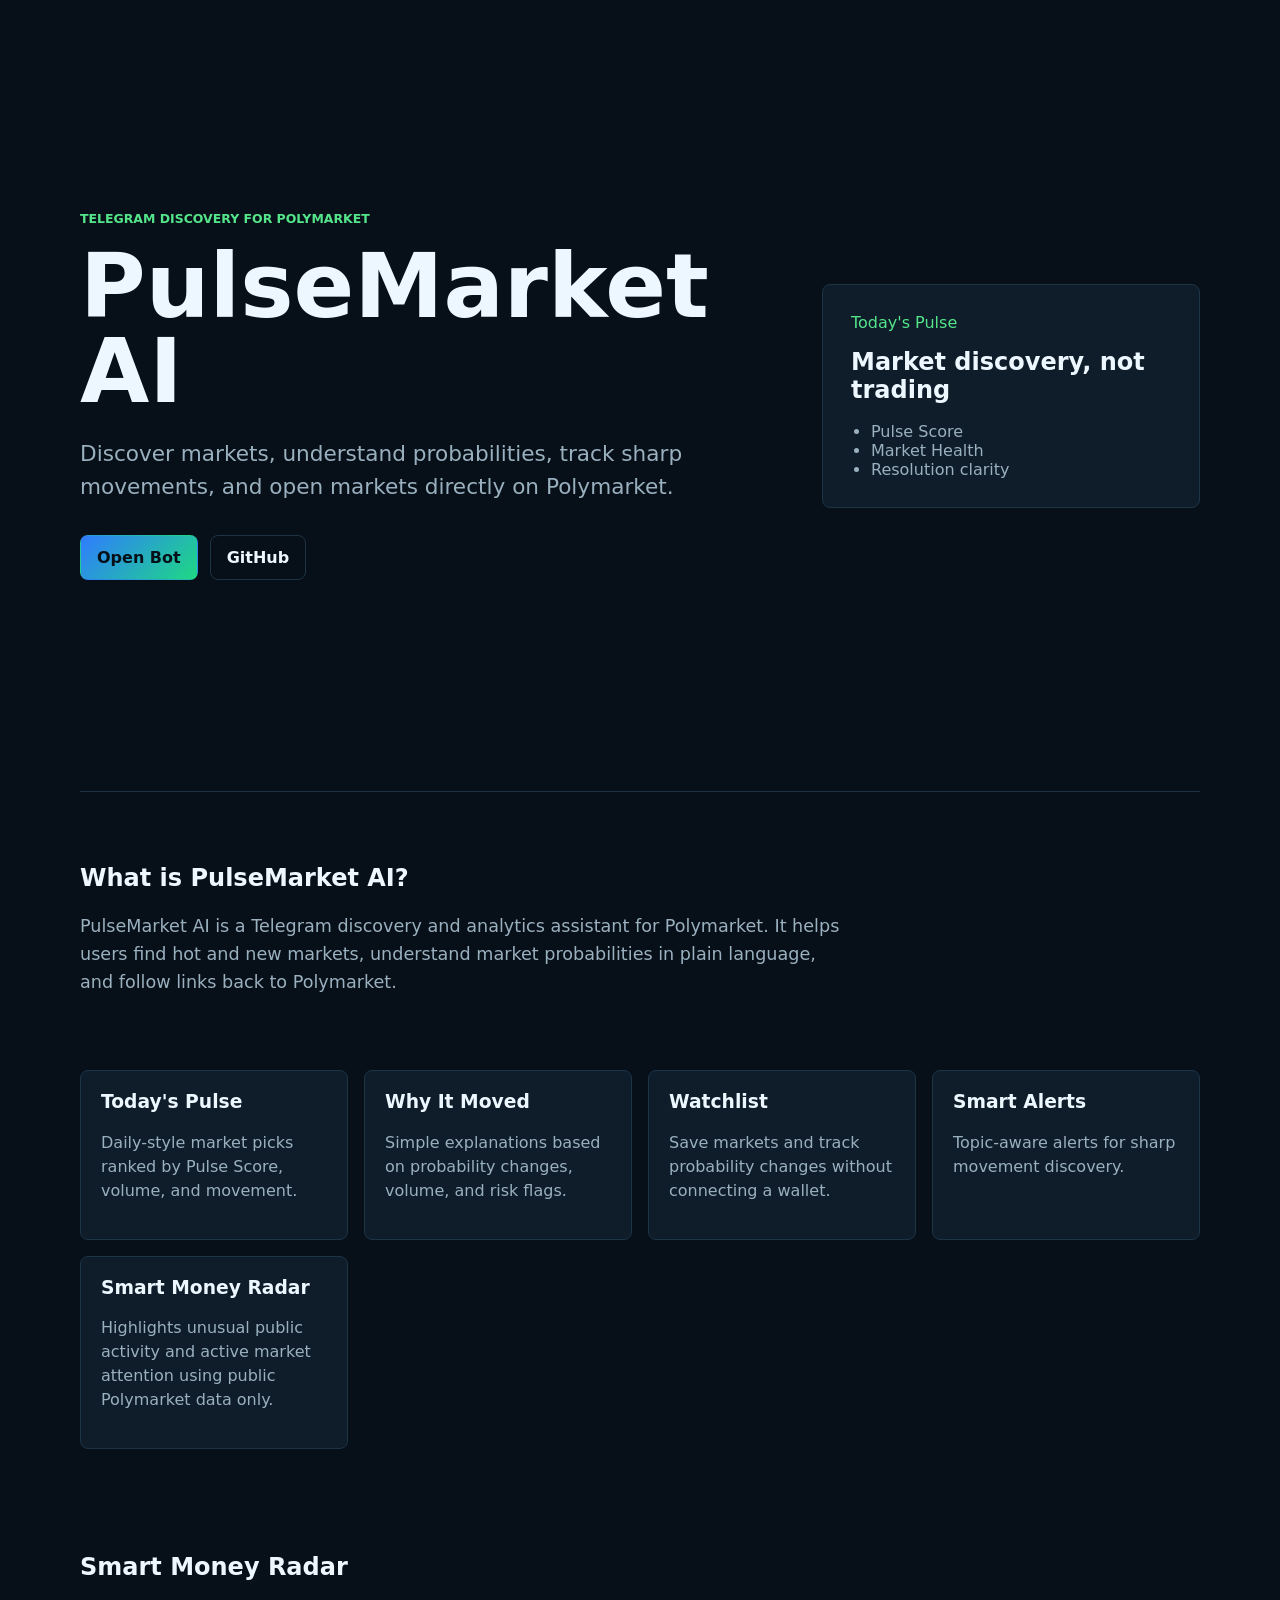
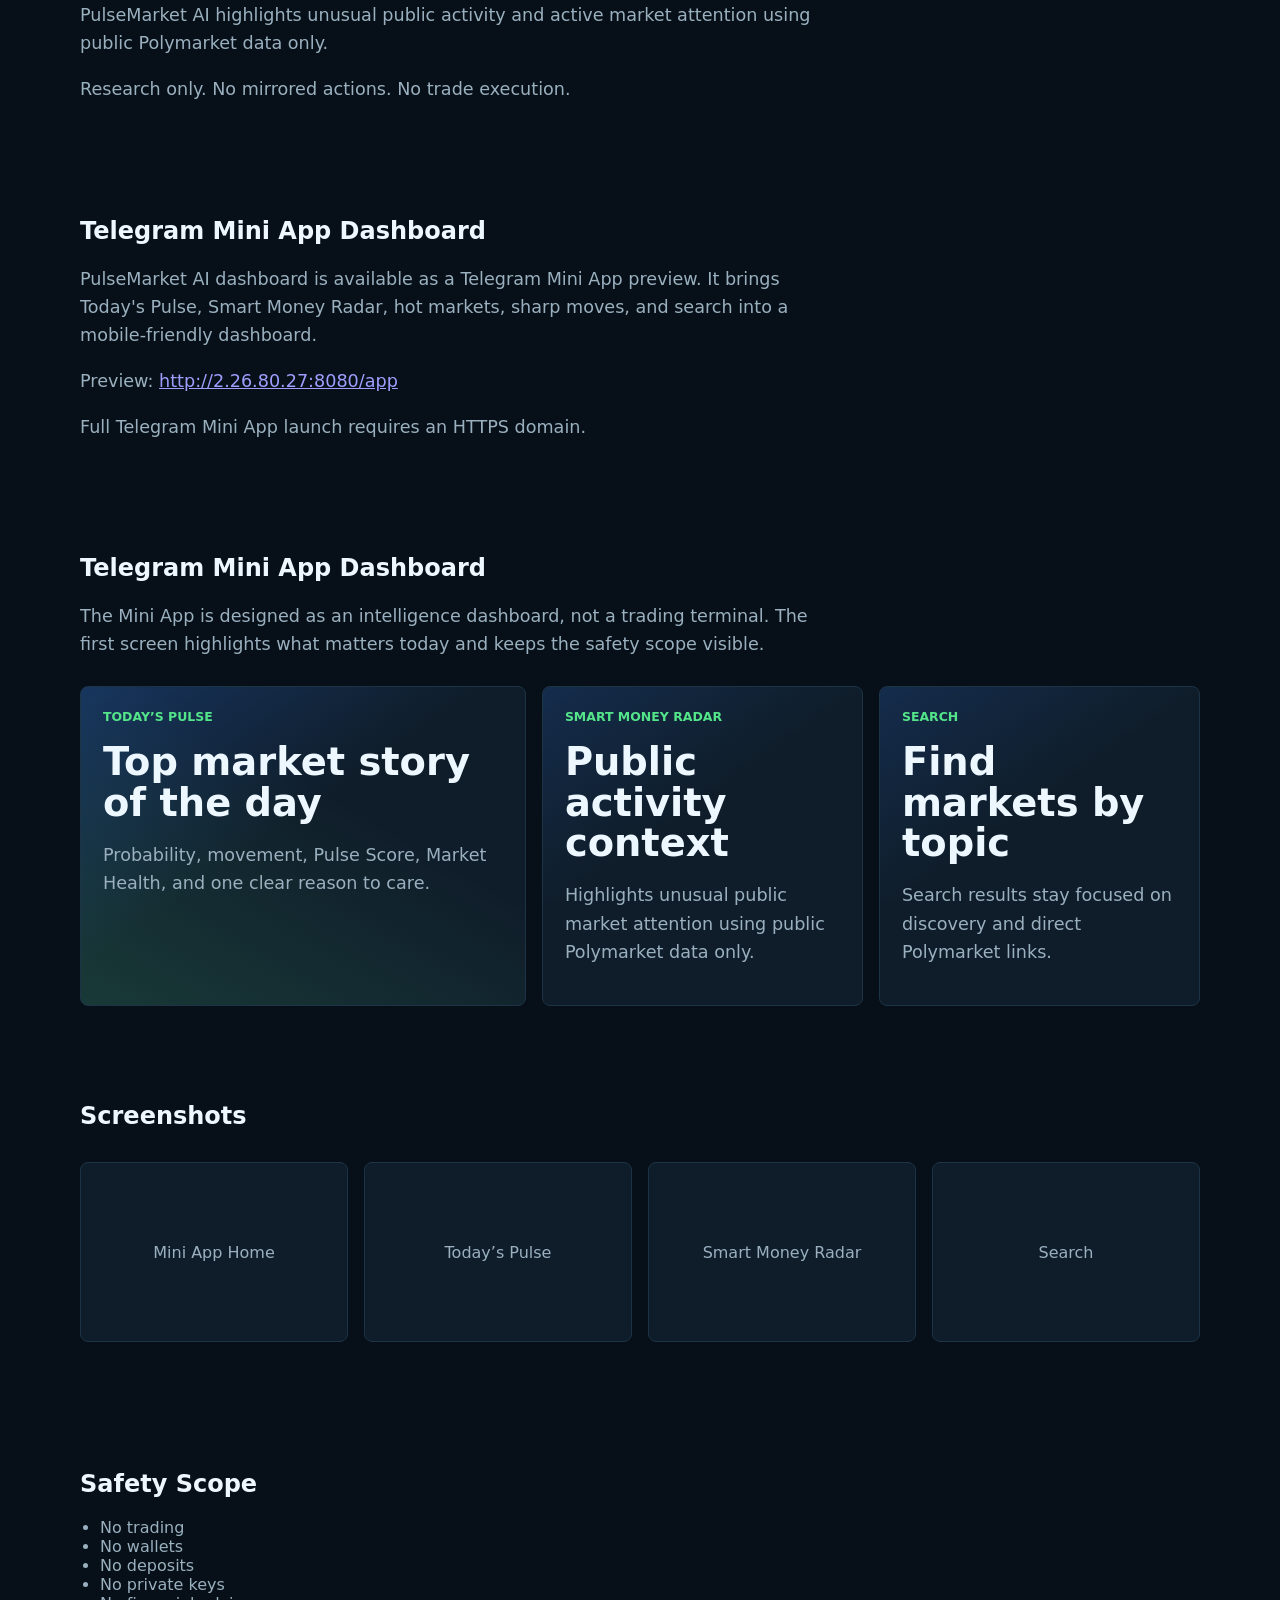
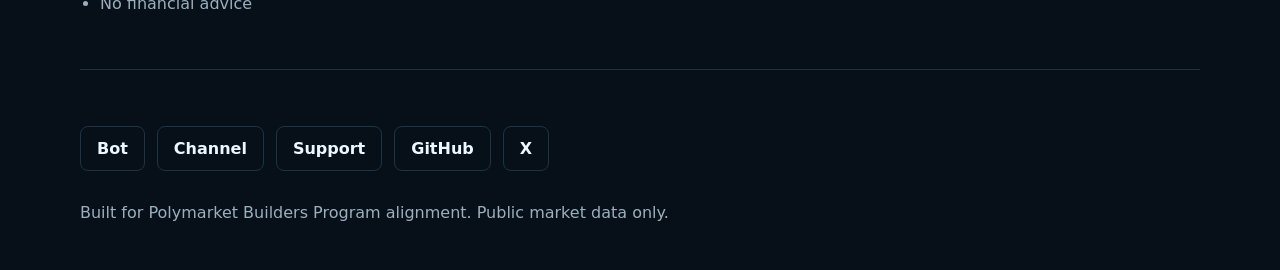
==== landing/index.html @ 937547c3 "Redesign Mini App as premium intelligence dashboard" ====
<!doctype html>
<html lang="en">
  <head>
    <meta charset="utf-8" />
    <meta name="viewport" content="width=device-width, initial-scale=1" />
    <title>PulseMarket AI</title>
    <meta
      name="description"
      content="Telegram discovery and analytics assistant for Polymarket."
    />
    <link rel="stylesheet" href="styles.css" />
  </head>
  <body>
    <main>
      <section class="hero">
        <div class="hero__content">
          <p class="eyebrow">Telegram discovery for Polymarket</p>
          <h1>PulseMarket AI</h1>
          <p class="hero__lead">
            Discover markets, understand probabilities, track sharp movements,
            and open markets directly on Polymarket.
          </p>
          <div class="hero__actions">
            <a class="button button--primary" href="https://t.me/PulseMarketAIBot">Open Bot</a>
            <a class="button" href="https://github.com/IlyasMescherov/polymarket-pulse-bot">GitHub</a>
          </div>
        </div>
        <div class="signal-card" aria-label="Product signal card">
          <span class="signal-card__label">Today's Pulse</span>
          <strong>Market discovery, not trading</strong>
          <ul>
            <li>Pulse Score</li>
            <li>Market Health</li>
            <li>Resolution clarity</li>
          </ul>
        </div>
      </section>

      <section class="section">
        <h2>What is PulseMarket AI?</h2>
        <p>
          PulseMarket AI is a Telegram discovery and analytics assistant for
          Polymarket. It helps users find hot and new markets, understand market
          probabilities in plain language, and follow links back to Polymarket.
        </p>
      </section>

      <section class="feature-grid" aria-label="Key features">
        <article>
          <h3>Today's Pulse</h3>
          <p>Daily-style market picks ranked by Pulse Score, volume, and movement.</p>
        </article>
        <article>
          <h3>Why It Moved</h3>
          <p>Simple explanations based on probability changes, volume, and risk flags.</p>
        </article>
        <article>
          <h3>Watchlist</h3>
          <p>Save markets and track probability changes without connecting a wallet.</p>
        </article>
        <article>
          <h3>Smart Alerts</h3>
          <p>Topic-aware alerts for sharp movement discovery.</p>
        </article>
        <article>
          <h3>Smart Money Radar</h3>
          <p>Highlights unusual public activity and active market attention using public Polymarket data only.</p>
        </article>
      </section>

      <section class="section">
        <h2>Smart Money Radar</h2>
        <p>
          PulseMarket AI highlights unusual public activity and active market
          attention using public Polymarket data only.
        </p>
        <p>
          Research only. No mirrored actions. No trade execution.
        </p>
      </section>

      <section class="section">
        <h2>Telegram Mini App Dashboard</h2>
        <p>
          PulseMarket AI dashboard is available as a Telegram Mini App preview.
          It brings Today's Pulse, Smart Money Radar, hot markets, sharp moves,
          and search into a mobile-friendly dashboard.
        </p>
        <p>
          Preview:
          <a href="http://2.26.80.27:8080/app">http://2.26.80.27:8080/app</a>
        </p>
        <p>
          Full Telegram Mini App launch requires an HTTPS domain.
        </p>
      </section>

      <section class="section miniapp-showcase">
        <h2>Telegram Mini App Dashboard</h2>
        <p>
          The Mini App is designed as an intelligence dashboard, not a trading
          terminal. The first screen highlights what matters today and keeps the
          safety scope visible.
        </p>
        <div class="dashboard-preview" aria-label="Mini App dashboard preview">
          <article class="preview-card preview-card--hero">
            <span>Today’s Pulse</span>
            <strong>Top market story of the day</strong>
            <p>Probability, movement, Pulse Score, Market Health, and one clear reason to care.</p>
          </article>
          <article class="preview-card">
            <span>Smart Money Radar</span>
            <strong>Public activity context</strong>
            <p>Highlights unusual public market attention using public Polymarket data only.</p>
          </article>
          <article class="preview-card">
            <span>Search</span>
            <strong>Find markets by topic</strong>
            <p>Search results stay focused on discovery and direct Polymarket links.</p>
          </article>
        </div>
      </section>

      <section class="section screenshots">
        <h2>Screenshots</h2>
        <div class="placeholder-grid">
          <div>Mini App Home</div>
          <div>Today’s Pulse</div>
          <div>Smart Money Radar</div>
          <div>Search</div>
        </div>
      </section>

      <section class="section safety">
        <h2>Safety Scope</h2>
        <ul>
          <li>No trading</li>
          <li>No wallets</li>
          <li>No deposits</li>
          <li>No private keys</li>
          <li>No financial advice</li>
        </ul>
      </section>

      <section class="links">
        <a href="https://t.me/PulseMarketAIBot">Bot</a>
        <a href="https://t.me/PulseMarketAI">Channel</a>
        <a href="https://t.me/PulseMarketAISupport">Support</a>
        <a href="https://github.com/IlyasMescherov/polymarket-pulse-bot">GitHub</a>
        <a href="https://x.com/PulseMarketBot">X</a>
      </section>

      <footer>
        Built for Polymarket Builders Program alignment. Public market data only.
      </footer>
    </main>
  </body>
</html>
---- landing/styles.css ----
:root {
  color-scheme: dark;
  --bg: #071018;
  --panel: #0f1d2a;
  --line: #1d3346;
  --text: #edf7ff;
  --muted: #9ab0bf;
  --blue: #2f7cff;
  --green: #54e58a;
}

* {
  box-sizing: border-box;
}

body {
  margin: 0;
  background: var(--bg);
  color: var(--text);
  font-family:
    Inter, ui-sans-serif, system-ui, -apple-system, BlinkMacSystemFont, "Segoe UI",
    sans-serif;
  letter-spacing: 0;
}

main {
  width: min(1120px, calc(100% - 32px));
  margin: 0 auto;
}

.hero {
  min-height: 88vh;
  display: grid;
  grid-template-columns: minmax(0, 1.3fr) minmax(280px, 0.7fr);
  align-items: center;
  gap: 40px;
  border-bottom: 1px solid var(--line);
}

.eyebrow {
  margin: 0 0 18px;
  color: var(--green);
  font-weight: 700;
  text-transform: uppercase;
  font-size: 0.78rem;
}

h1 {
  margin: 0;
  font-size: clamp(3rem, 7vw, 6.5rem);
  line-height: 0.95;
}

h2,
h3,
p {
  margin-top: 0;
}

.hero__lead {
  max-width: 700px;
  margin: 24px 0 0;
  color: var(--muted);
  font-size: 1.35rem;
  line-height: 1.5;
}

.hero__actions,
.links {
  display: flex;
  flex-wrap: wrap;
  gap: 12px;
  margin-top: 32px;
}

.button,
.links a {
  color: var(--text);
  text-decoration: none;
  border: 1px solid var(--line);
  border-radius: 8px;
  padding: 12px 16px;
  font-weight: 700;
}

.button--primary {
  background: linear-gradient(135deg, var(--blue), #1ed983);
  border-color: transparent;
  color: #061018;
}

.signal-card,
.feature-grid article,
.placeholder-grid div {
  border: 1px solid var(--line);
  background: var(--panel);
  border-radius: 8px;
}

.signal-card {
  padding: 28px;
}

.signal-card__label {
  display: inline-block;
  color: var(--green);
  margin-bottom: 16px;
}

.signal-card strong {
  display: block;
  font-size: 1.5rem;
  margin-bottom: 18px;
}

.signal-card ul,
.safety ul {
  margin: 0;
  padding-left: 20px;
  color: var(--muted);
}

.section {
  padding: 72px 0 24px;
}

.section p {
  max-width: 760px;
  color: var(--muted);
  font-size: 1.1rem;
  line-height: 1.6;
}

.feature-grid,
.placeholder-grid {
  display: grid;
  grid-template-columns: repeat(4, minmax(0, 1fr));
  gap: 16px;
  margin: 32px 0;
}

.feature-grid article {
  padding: 20px;
}

.feature-grid p {
  color: var(--muted);
  line-height: 1.5;
}

.placeholder-grid div {
  min-height: 180px;
  display: grid;
  place-items: center;
  color: var(--muted);
}

.dashboard-preview {
  display: grid;
  grid-template-columns: 1.25fr repeat(2, minmax(0, 0.9fr));
  gap: 16px;
  margin-top: 28px;
}

.preview-card {
  min-height: 240px;
  border: 1px solid var(--line);
  border-radius: 8px;
  padding: 22px;
  background:
    linear-gradient(145deg, rgba(47, 124, 255, 0.16), transparent 42%),
    var(--panel);
}

.preview-card--hero {
  min-height: 320px;
  background:
    linear-gradient(145deg, rgba(47, 124, 255, 0.24), transparent 45%),
    linear-gradient(30deg, rgba(84, 229, 138, 0.14), transparent 62%),
    var(--panel);
}

.preview-card span {
  display: block;
  color: var(--green);
  font-size: 0.78rem;
  font-weight: 800;
  text-transform: uppercase;
}

.preview-card strong {
  display: block;
  margin-top: 18px;
  font-size: clamp(1.35rem, 4vw, 2.4rem);
  line-height: 1.05;
}

.preview-card p {
  margin: 18px 0 0;
}

.links {
  padding: 56px 0 32px;
  border-top: 1px solid var(--line);
}

footer {
  padding: 0 0 48px;
  color: var(--muted);
}

@media (max-width: 760px) {
  .hero,
  .feature-grid,
  .placeholder-grid,
  .dashboard-preview {
    grid-template-columns: 1fr;
  }

  .hero {
    padding: 72px 0 40px;
  }
}
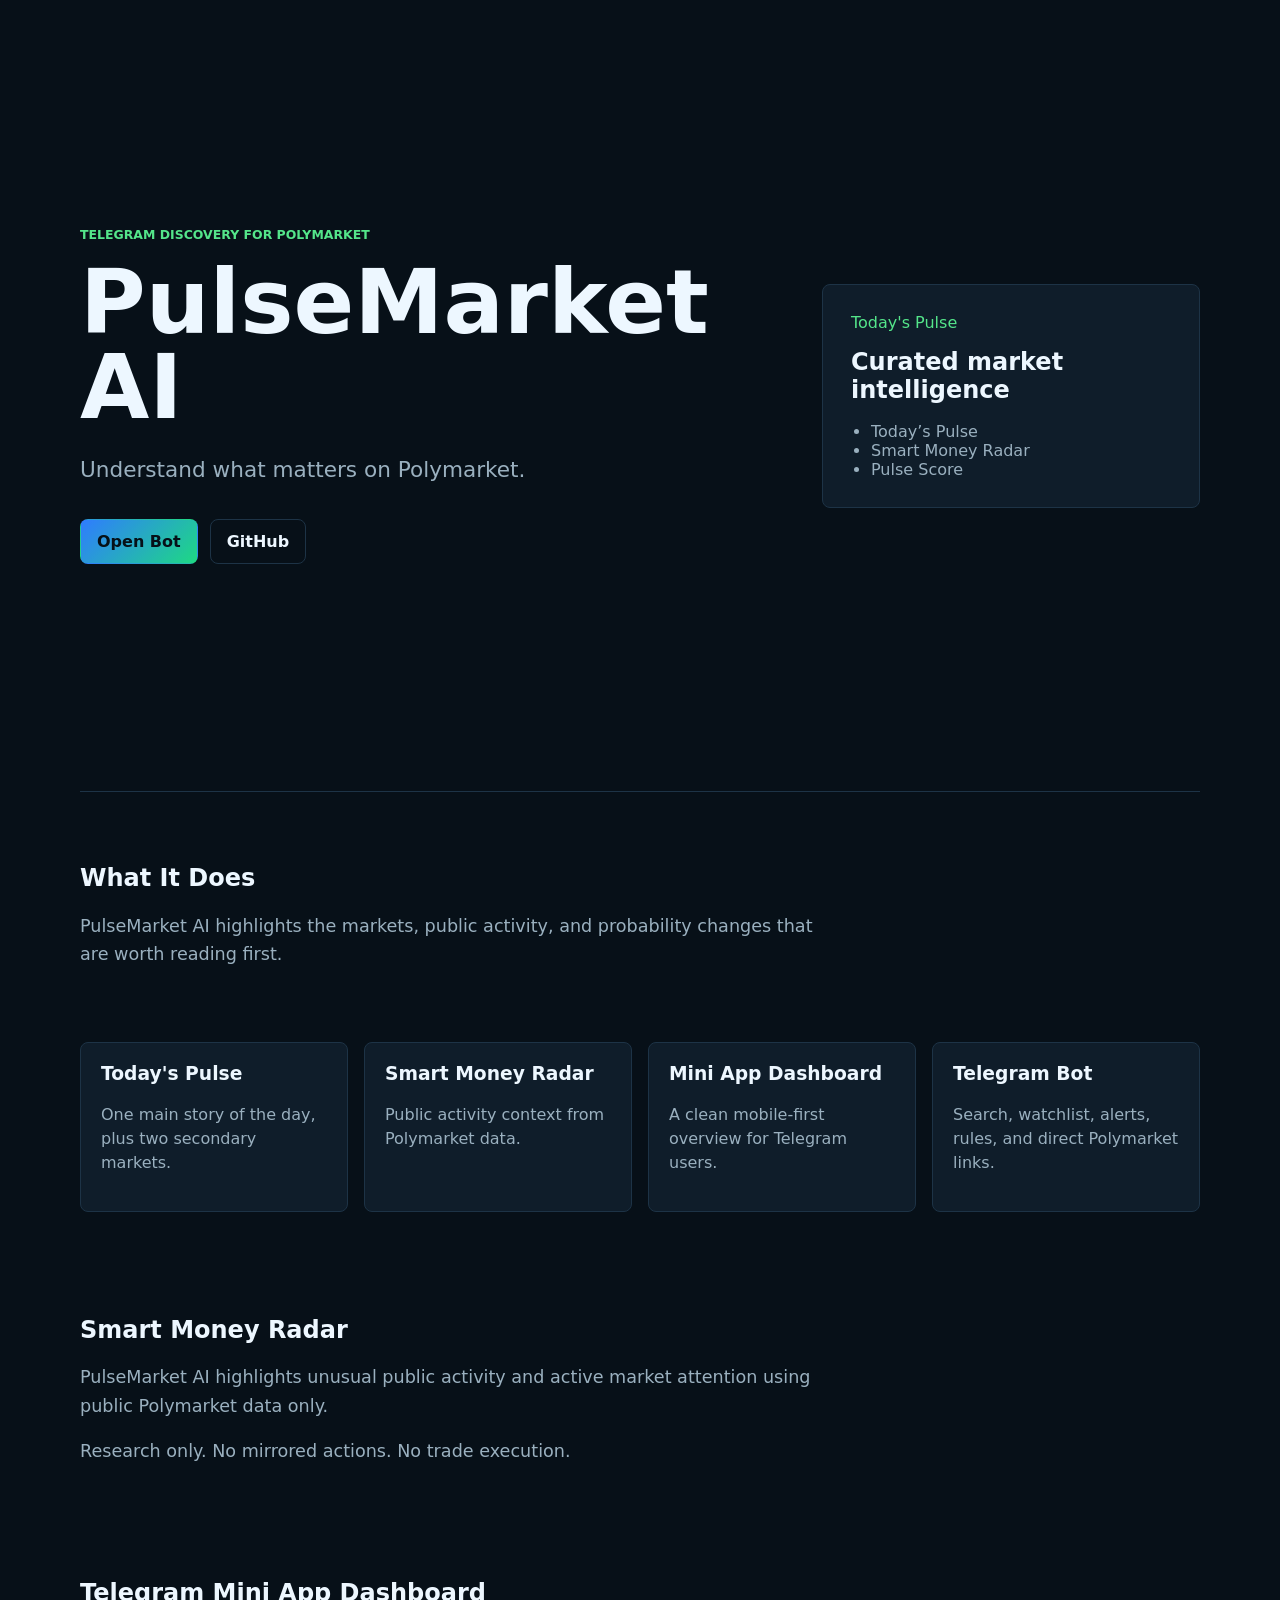
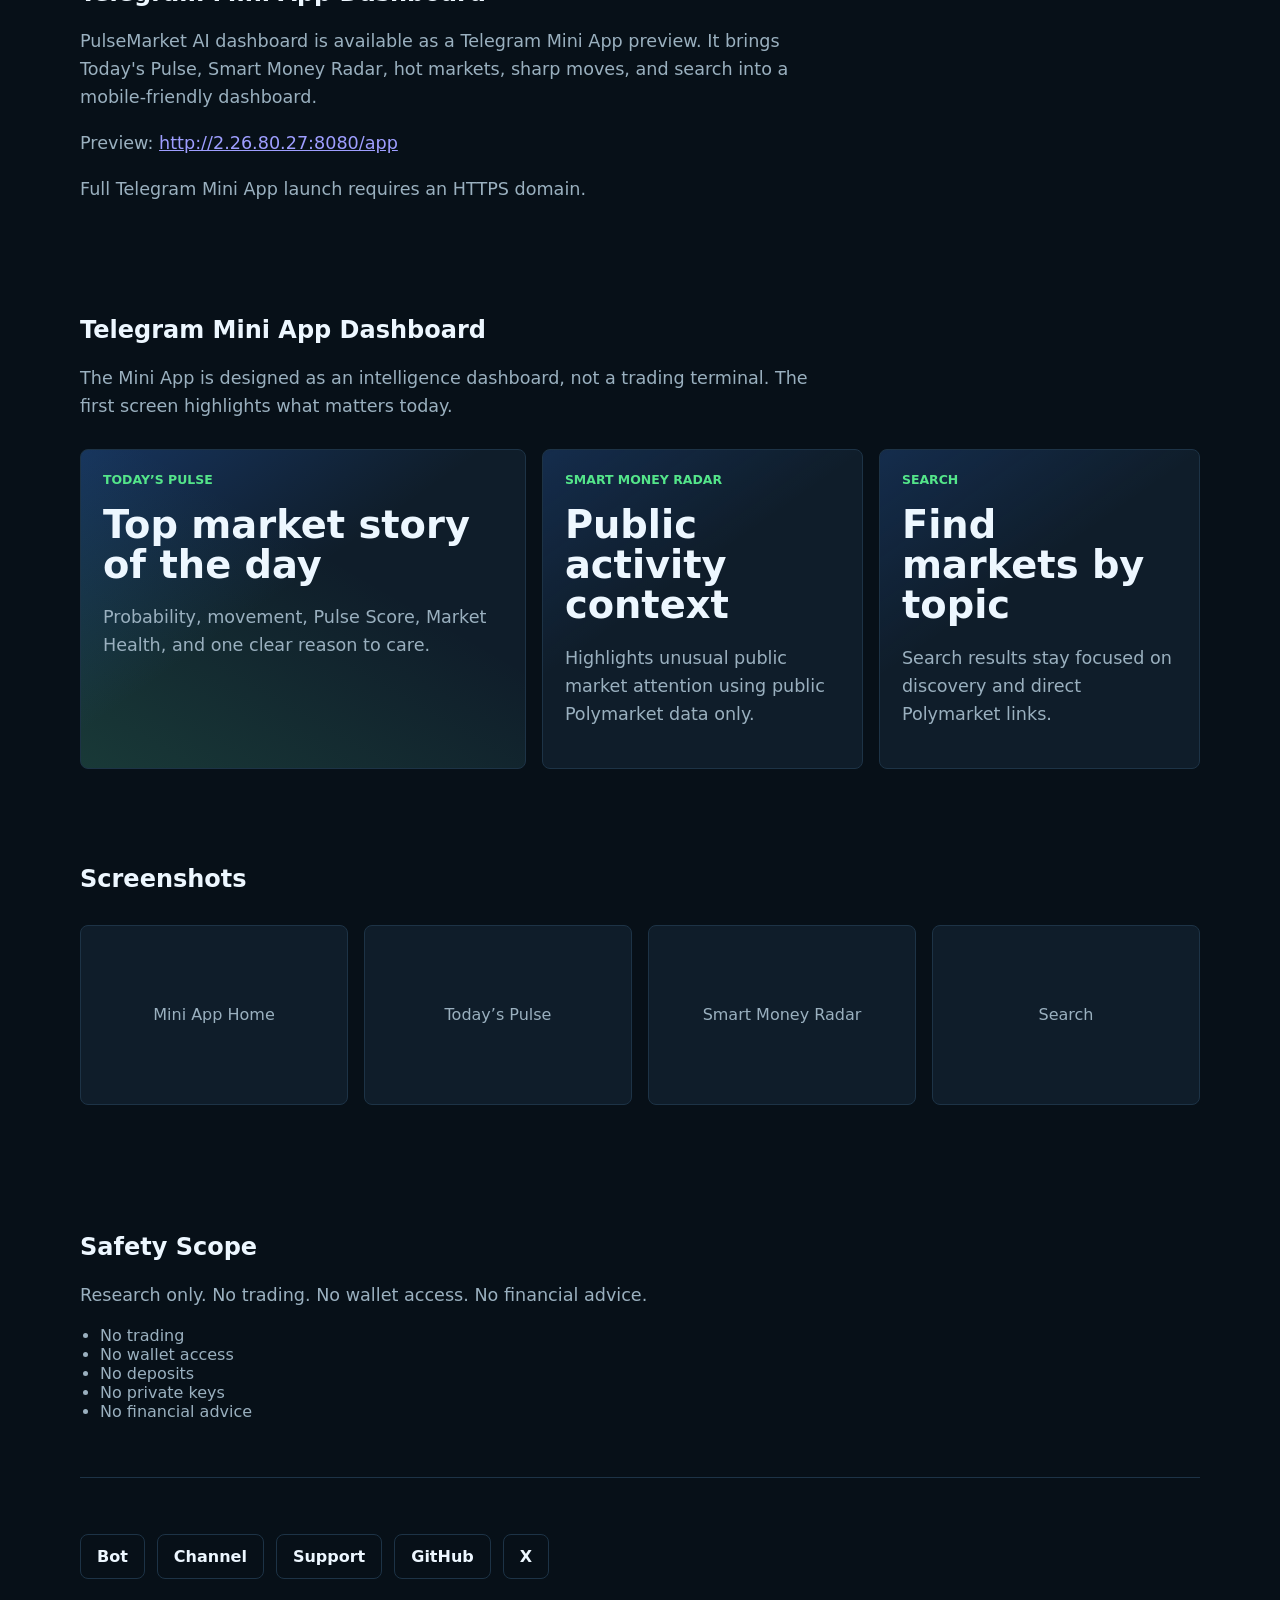
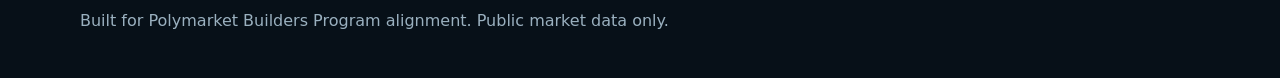
==== commit 3844b973: "Simplify Mini App and bot onboarding UX" ====
--- a/landing/index.html
+++ b/landing/index.html
@@ -17,8 +17,7 @@
           <p class="eyebrow">Telegram discovery for Polymarket</p>
           <h1>PulseMarket AI</h1>
           <p class="hero__lead">
-            Discover markets, understand probabilities, track sharp movements,
-            and open markets directly on Polymarket.
+            Understand what matters on Polymarket.
           </p>
           <div class="hero__actions">
             <a class="button button--primary" href="https://t.me/PulseMarketAIBot">Open Bot</a>
@@ -27,44 +26,39 @@
         </div>
         <div class="signal-card" aria-label="Product signal card">
           <span class="signal-card__label">Today's Pulse</span>
-          <strong>Market discovery, not trading</strong>
+          <strong>Curated market intelligence</strong>
           <ul>
+            <li>Today’s Pulse</li>
+            <li>Smart Money Radar</li>
             <li>Pulse Score</li>
-            <li>Market Health</li>
-            <li>Resolution clarity</li>
           </ul>
         </div>
       </section>
 
       <section class="section">
-        <h2>What is PulseMarket AI?</h2>
+        <h2>What It Does</h2>
         <p>
-          PulseMarket AI is a Telegram discovery and analytics assistant for
-          Polymarket. It helps users find hot and new markets, understand market
-          probabilities in plain language, and follow links back to Polymarket.
+          PulseMarket AI highlights the markets, public activity, and probability
+          changes that are worth reading first.
         </p>
       </section>
 
       <section class="feature-grid" aria-label="Key features">
         <article>
           <h3>Today's Pulse</h3>
-          <p>Daily-style market picks ranked by Pulse Score, volume, and movement.</p>
-        </article>
-        <article>
-          <h3>Why It Moved</h3>
-          <p>Simple explanations based on probability changes, volume, and risk flags.</p>
-        </article>
-        <article>
-          <h3>Watchlist</h3>
-          <p>Save markets and track probability changes without connecting a wallet.</p>
-        </article>
-        <article>
-          <h3>Smart Alerts</h3>
-          <p>Topic-aware alerts for sharp movement discovery.</p>
+          <p>One main story of the day, plus two secondary markets.</p>
         </article>
         <article>
           <h3>Smart Money Radar</h3>
-          <p>Highlights unusual public activity and active market attention using public Polymarket data only.</p>
+          <p>Public activity context from Polymarket data.</p>
+        </article>
+        <article>
+          <h3>Mini App Dashboard</h3>
+          <p>A clean mobile-first overview for Telegram users.</p>
+        </article>
+        <article>
+          <h3>Telegram Bot</h3>
+          <p>Search, watchlist, alerts, rules, and direct Polymarket links.</p>
         </article>
       </section>
 
@@ -99,8 +93,7 @@
         <h2>Telegram Mini App Dashboard</h2>
         <p>
           The Mini App is designed as an intelligence dashboard, not a trading
-          terminal. The first screen highlights what matters today and keeps the
-          safety scope visible.
+          terminal. The first screen highlights what matters today.
         </p>
         <div class="dashboard-preview" aria-label="Mini App dashboard preview">
           <article class="preview-card preview-card--hero">
@@ -133,9 +126,12 @@
 
       <section class="section safety">
         <h2>Safety Scope</h2>
+        <p>
+          Research only. No trading. No wallet access. No financial advice.
+        </p>
         <ul>
           <li>No trading</li>
-          <li>No wallets</li>
+          <li>No wallet access</li>
           <li>No deposits</li>
           <li>No private keys</li>
           <li>No financial advice</li>
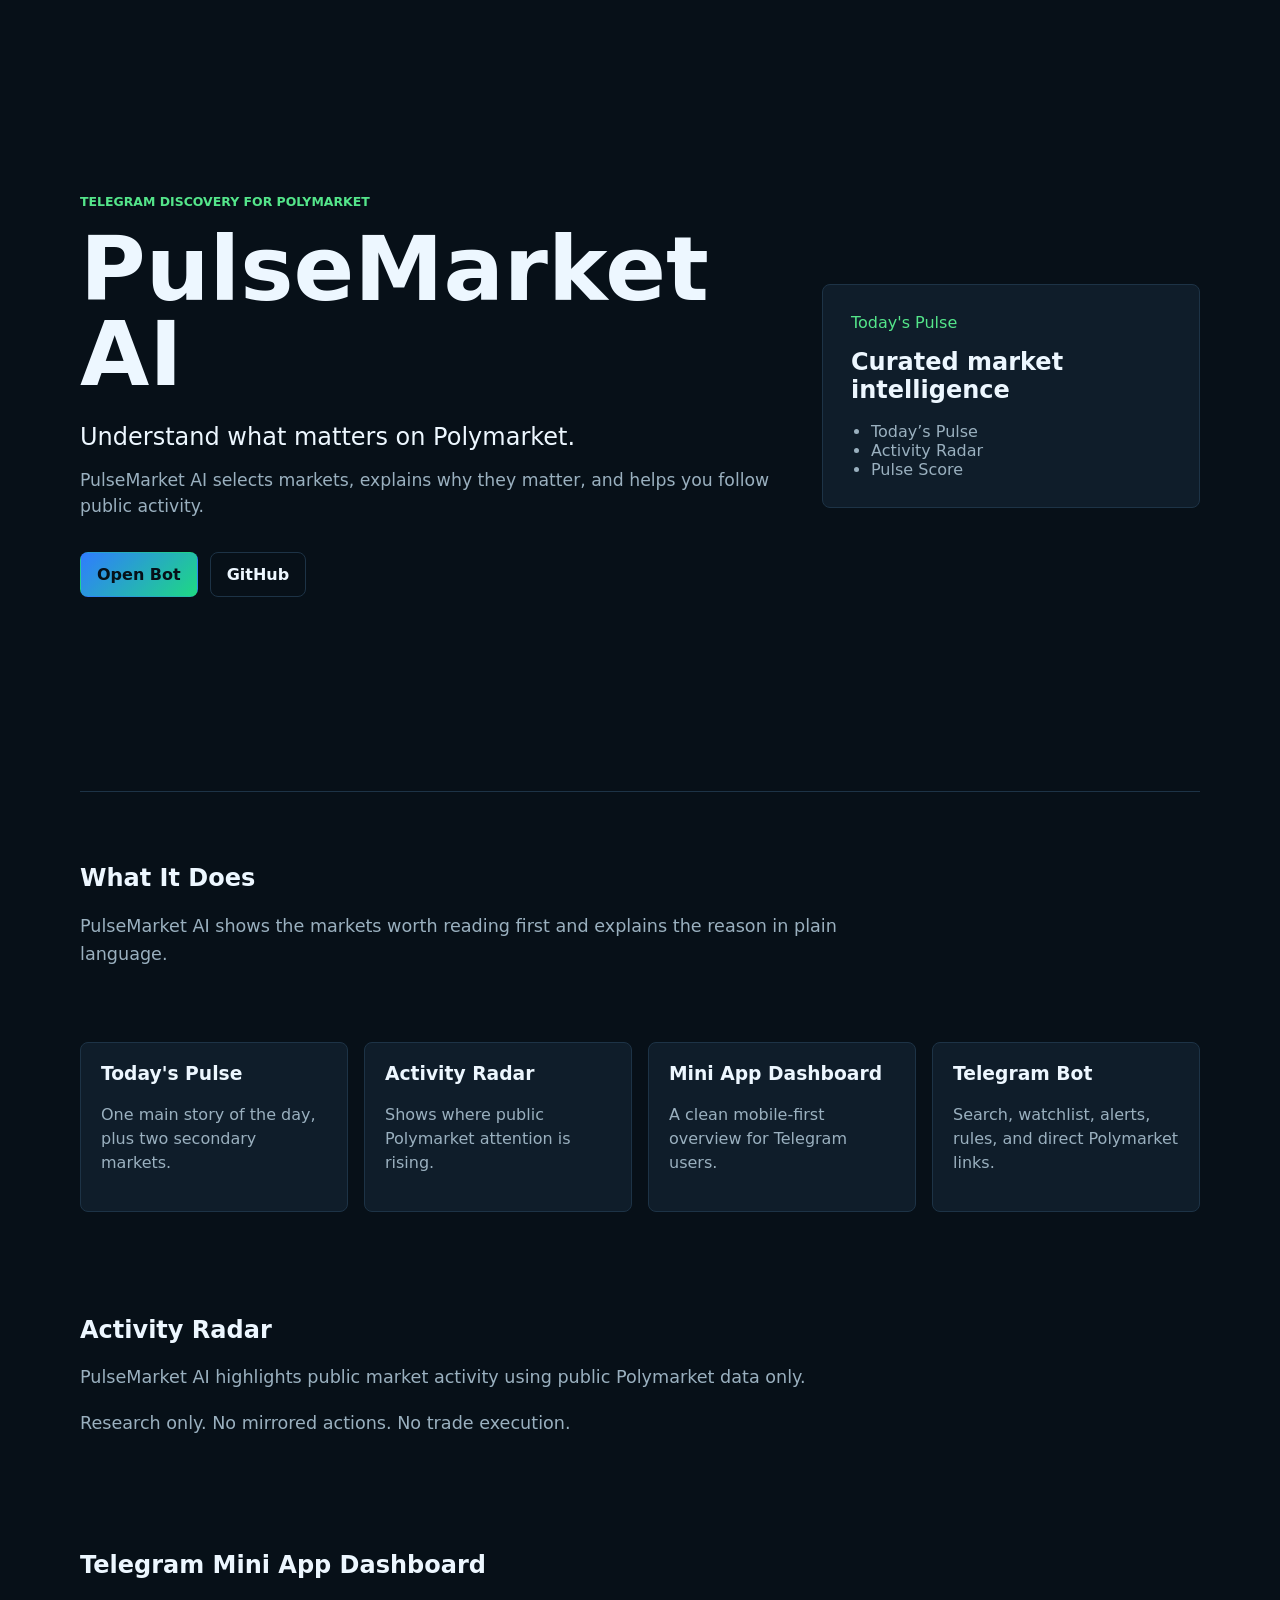
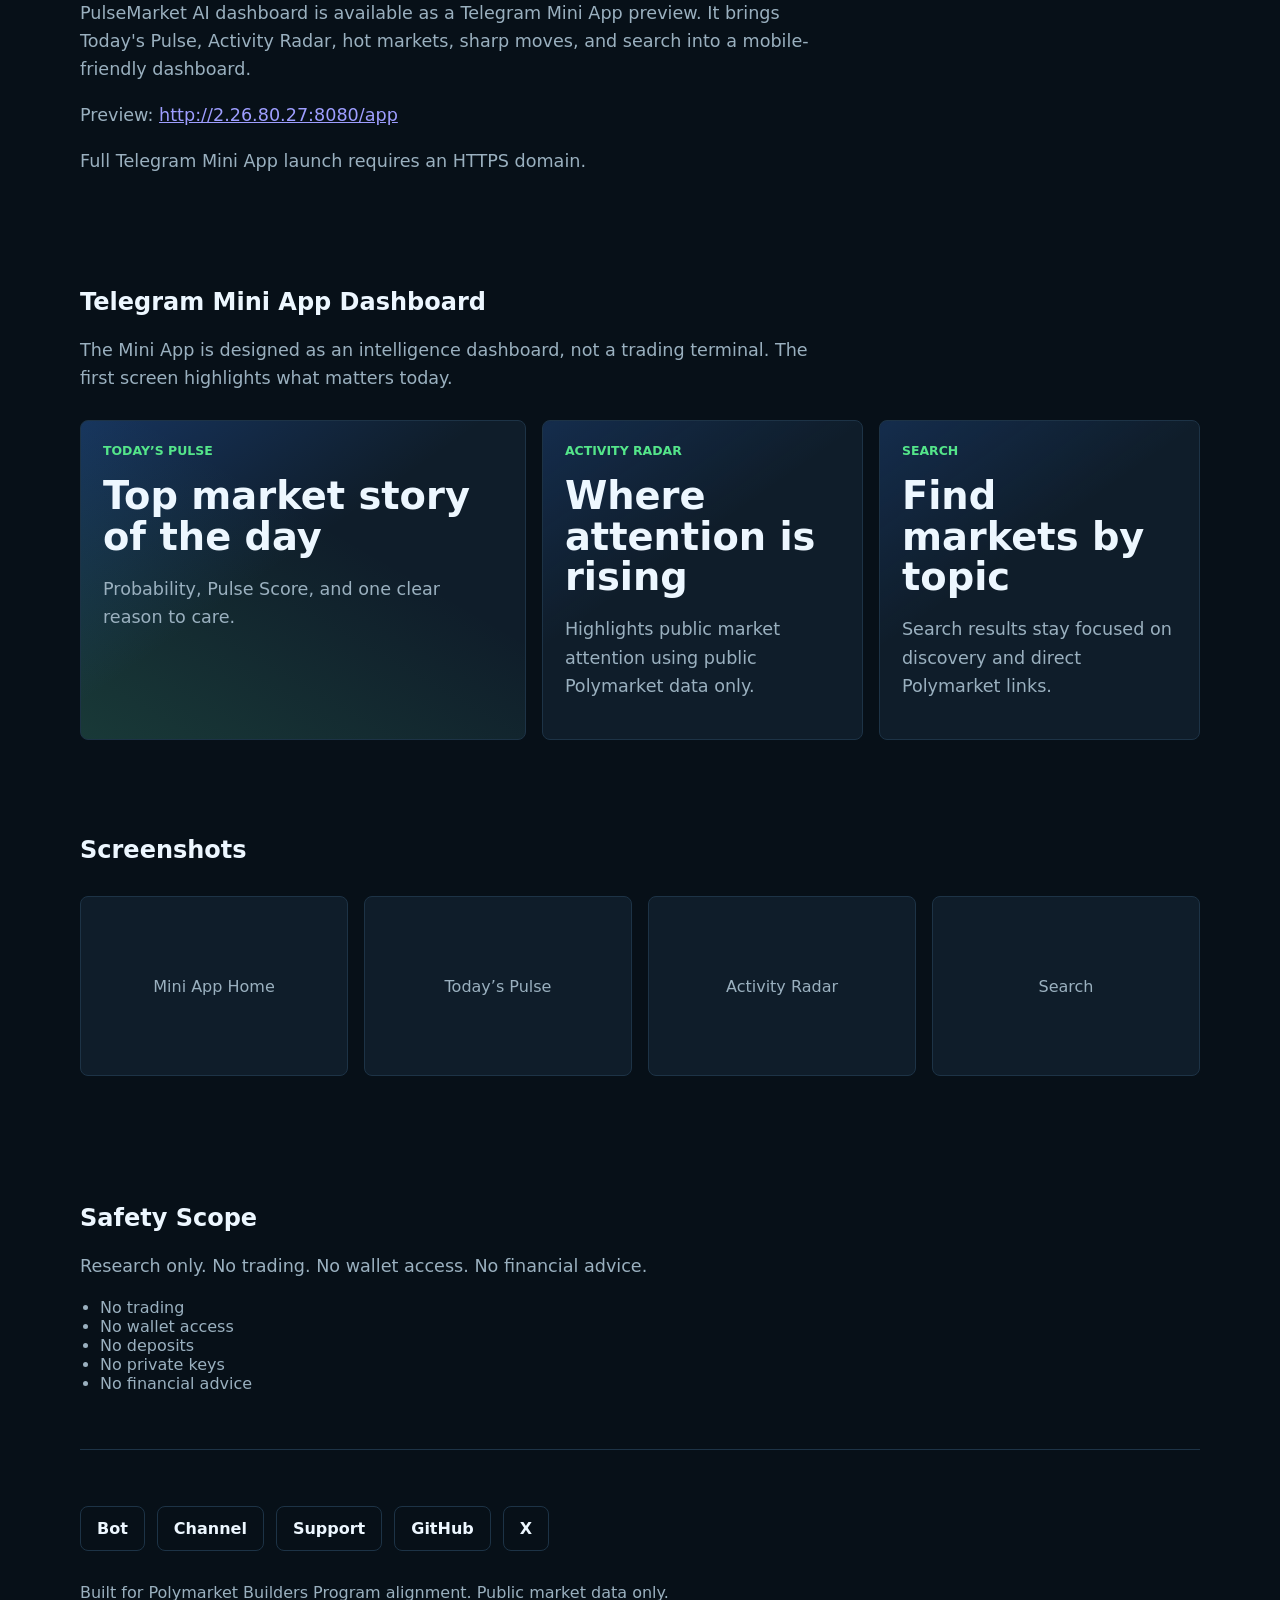
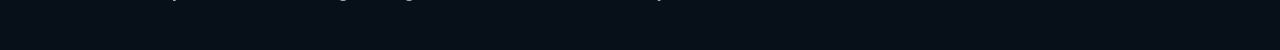
==== commit bb975ba4: "Make bot and Mini App meaning-first UX" ====
--- a/landing/index.html
+++ b/landing/index.html
@@ -19,6 +19,9 @@
           <p class="hero__lead">
             Understand what matters on Polymarket.
           </p>
+          <p class="hero__sub">
+            PulseMarket AI selects markets, explains why they matter, and helps you follow public activity.
+          </p>
           <div class="hero__actions">
             <a class="button button--primary" href="https://t.me/PulseMarketAIBot">Open Bot</a>
             <a class="button" href="https://github.com/IlyasMescherov/polymarket-pulse-bot">GitHub</a>
@@ -29,7 +32,7 @@
           <strong>Curated market intelligence</strong>
           <ul>
             <li>Today’s Pulse</li>
-            <li>Smart Money Radar</li>
+            <li>Activity Radar</li>
             <li>Pulse Score</li>
           </ul>
         </div>
@@ -38,8 +41,7 @@
       <section class="section">
         <h2>What It Does</h2>
         <p>
-          PulseMarket AI highlights the markets, public activity, and probability
-          changes that are worth reading first.
+          PulseMarket AI shows the markets worth reading first and explains the reason in plain language.
         </p>
       </section>
 
@@ -49,8 +51,8 @@
           <p>One main story of the day, plus two secondary markets.</p>
         </article>
         <article>
-          <h3>Smart Money Radar</h3>
-          <p>Public activity context from Polymarket data.</p>
+          <h3>Activity Radar</h3>
+          <p>Shows where public Polymarket attention is rising.</p>
         </article>
         <article>
           <h3>Mini App Dashboard</h3>
@@ -63,10 +65,10 @@
       </section>
 
       <section class="section">
-        <h2>Smart Money Radar</h2>
+        <h2>Activity Radar</h2>
         <p>
-          PulseMarket AI highlights unusual public activity and active market
-          attention using public Polymarket data only.
+          PulseMarket AI highlights public market activity using public
+          Polymarket data only.
         </p>
         <p>
           Research only. No mirrored actions. No trade execution.
@@ -77,7 +79,7 @@
         <h2>Telegram Mini App Dashboard</h2>
         <p>
           PulseMarket AI dashboard is available as a Telegram Mini App preview.
-          It brings Today's Pulse, Smart Money Radar, hot markets, sharp moves,
+          It brings Today's Pulse, Activity Radar, hot markets, sharp moves,
           and search into a mobile-friendly dashboard.
         </p>
         <p>
@@ -99,12 +101,12 @@
           <article class="preview-card preview-card--hero">
             <span>Today’s Pulse</span>
             <strong>Top market story of the day</strong>
-            <p>Probability, movement, Pulse Score, Market Health, and one clear reason to care.</p>
+            <p>Probability, Pulse Score, and one clear reason to care.</p>
           </article>
           <article class="preview-card">
-            <span>Smart Money Radar</span>
-            <strong>Public activity context</strong>
-            <p>Highlights unusual public market attention using public Polymarket data only.</p>
+            <span>Activity Radar</span>
+            <strong>Where attention is rising</strong>
+            <p>Highlights public market attention using public Polymarket data only.</p>
           </article>
           <article class="preview-card">
             <span>Search</span>
@@ -119,7 +121,7 @@
         <div class="placeholder-grid">
           <div>Mini App Home</div>
           <div>Today’s Pulse</div>
-          <div>Smart Money Radar</div>
+          <div>Activity Radar</div>
           <div>Search</div>
         </div>
       </section>
--- a/landing/styles.css
+++ b/landing/styles.css
@@ -60,8 +60,16 @@
 .hero__lead {
   max-width: 700px;
   margin: 24px 0 0;
-  color: var(--muted);
-  font-size: 1.35rem;
+  color: var(--text);
+  font-size: 1.5rem;
+  line-height: 1.35;
+}
+
+.hero__sub {
+  max-width: 720px;
+  margin: 14px 0 0;
+  color: var(--muted);
+  font-size: 1.08rem;
   line-height: 1.5;
 }
 
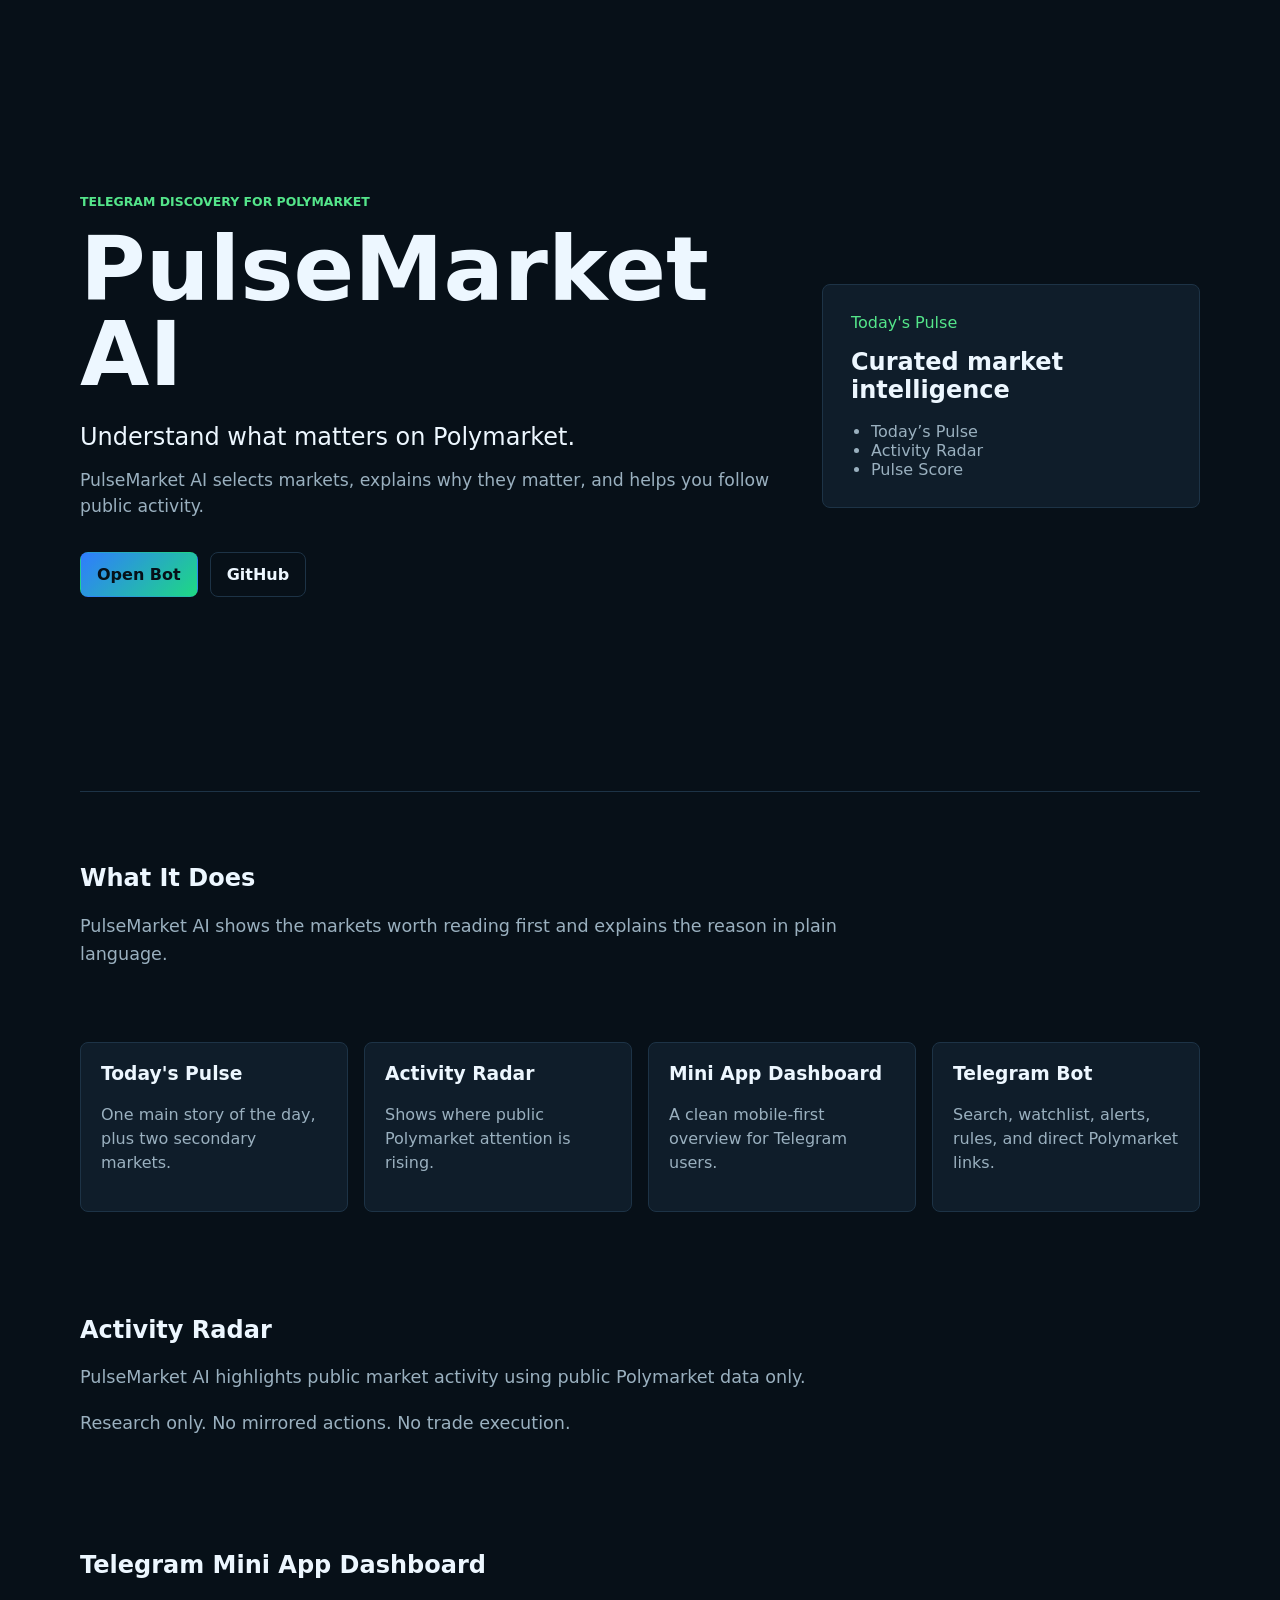
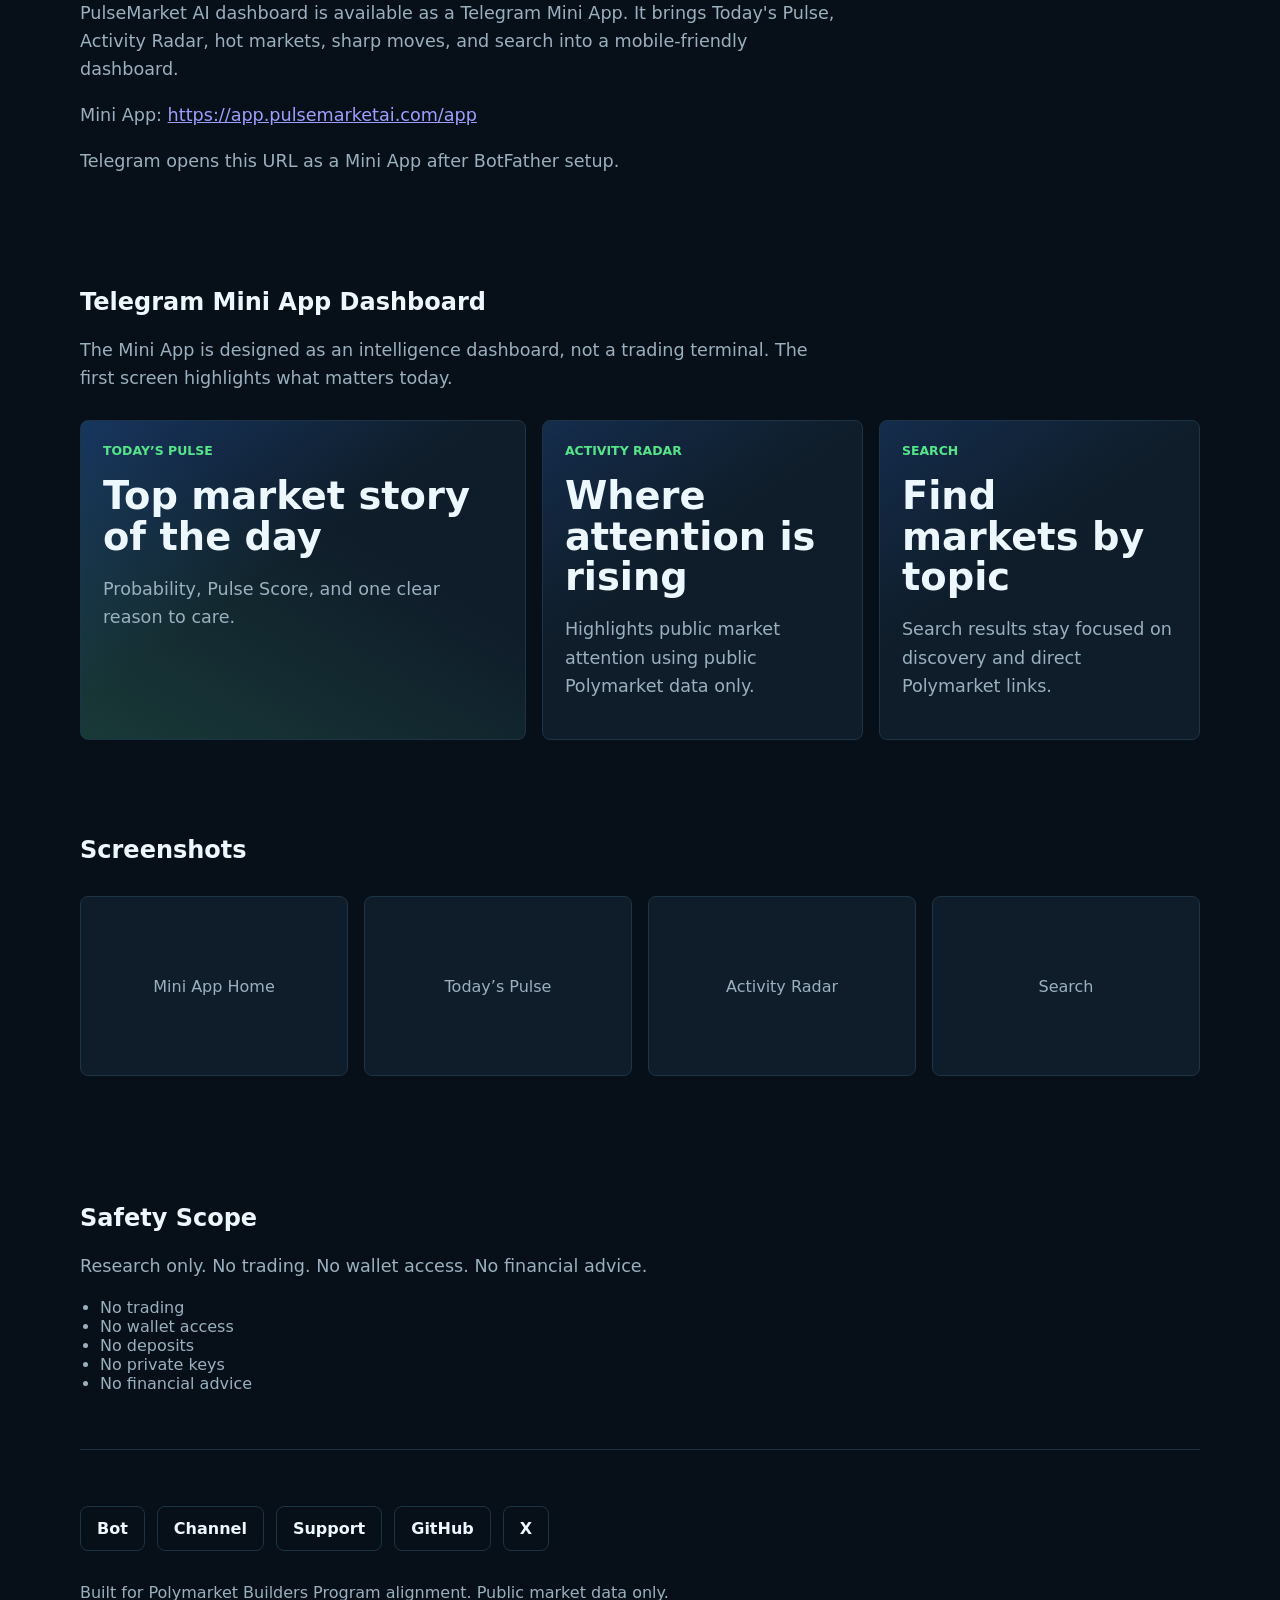
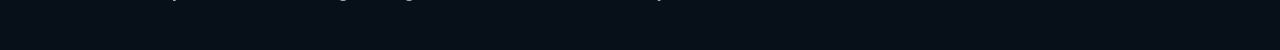
==== commit deb456d0: "Configure production HTTPS Mini App domain" ====
--- a/landing/index.html
+++ b/landing/index.html
@@ -78,16 +78,16 @@
       <section class="section">
         <h2>Telegram Mini App Dashboard</h2>
         <p>
-          PulseMarket AI dashboard is available as a Telegram Mini App preview.
+          PulseMarket AI dashboard is available as a Telegram Mini App.
           It brings Today's Pulse, Activity Radar, hot markets, sharp moves,
           and search into a mobile-friendly dashboard.
         </p>
         <p>
-          Preview:
-          <a href="http://2.26.80.27:8080/app">http://2.26.80.27:8080/app</a>
+          Mini App:
+          <a href="https://app.pulsemarketai.com/app">https://app.pulsemarketai.com/app</a>
         </p>
         <p>
-          Full Telegram Mini App launch requires an HTTPS domain.
+          Telegram opens this URL as a Mini App after BotFather setup.
         </p>
       </section>
 
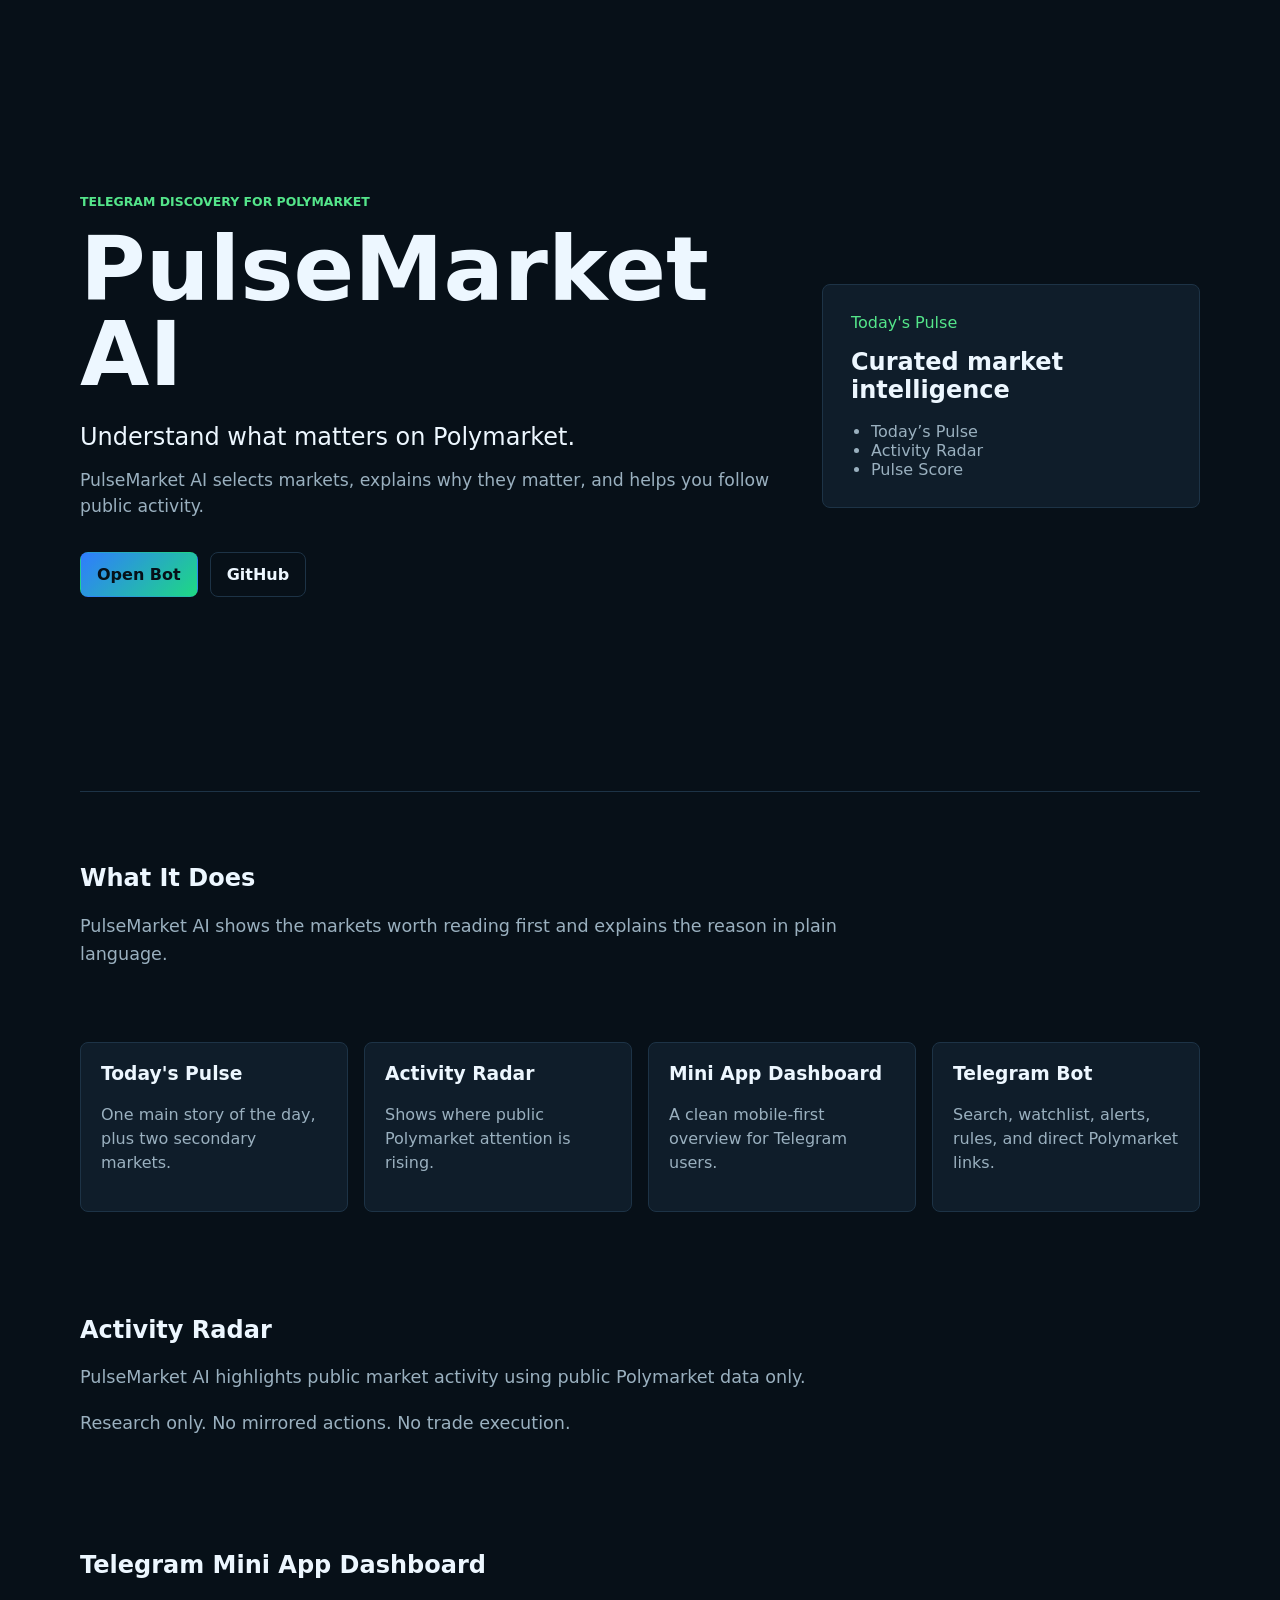
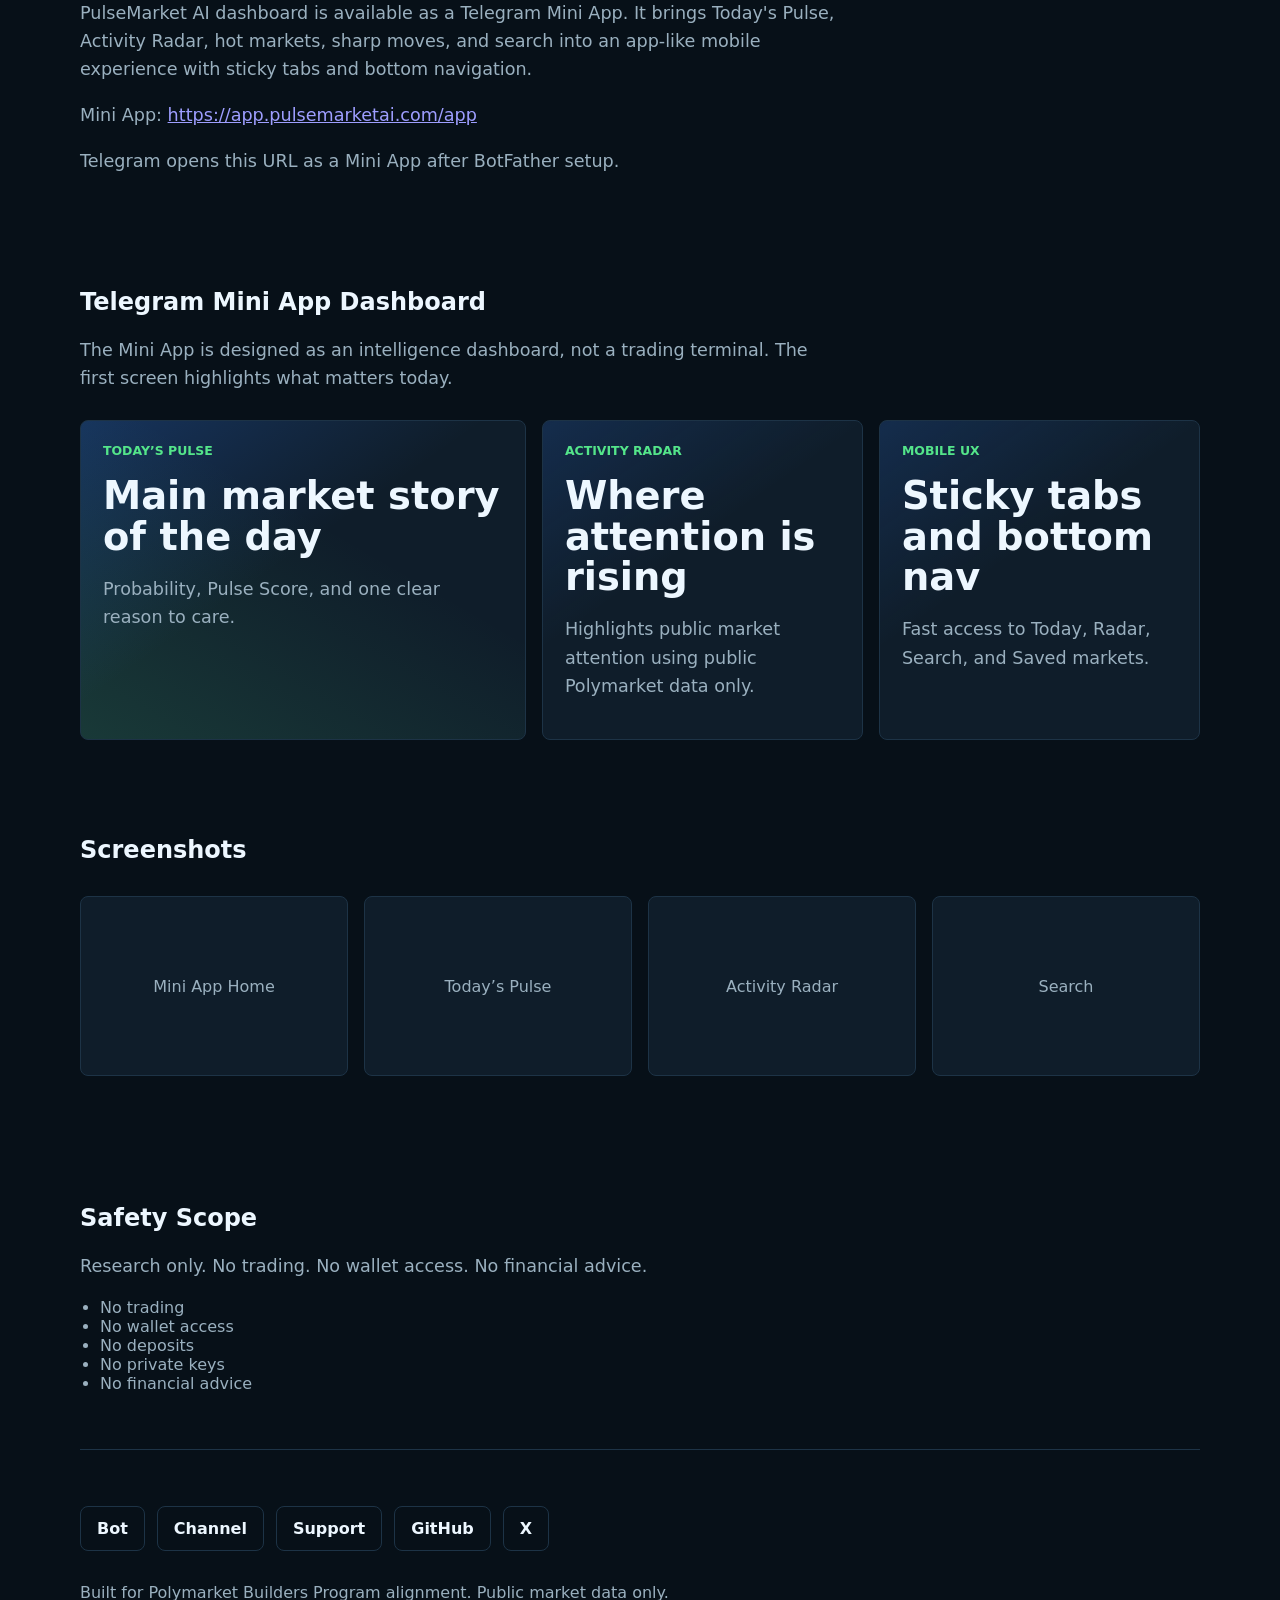
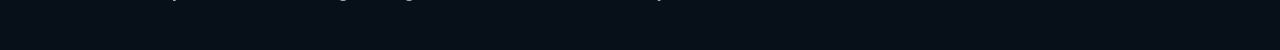
==== commit 074f4574: "Polish Mini App navigation and mobile UX" ====
--- a/landing/index.html
+++ b/landing/index.html
@@ -80,7 +80,8 @@
         <p>
           PulseMarket AI dashboard is available as a Telegram Mini App.
           It brings Today's Pulse, Activity Radar, hot markets, sharp moves,
-          and search into a mobile-friendly dashboard.
+          and search into an app-like mobile experience with sticky tabs and
+          bottom navigation.
         </p>
         <p>
           Mini App:
@@ -100,7 +101,7 @@
         <div class="dashboard-preview" aria-label="Mini App dashboard preview">
           <article class="preview-card preview-card--hero">
             <span>Today’s Pulse</span>
-            <strong>Top market story of the day</strong>
+            <strong>Main market story of the day</strong>
             <p>Probability, Pulse Score, and one clear reason to care.</p>
           </article>
           <article class="preview-card">
@@ -109,9 +110,9 @@
             <p>Highlights public market attention using public Polymarket data only.</p>
           </article>
           <article class="preview-card">
-            <span>Search</span>
-            <strong>Find markets by topic</strong>
-            <p>Search results stay focused on discovery and direct Polymarket links.</p>
+            <span>Mobile UX</span>
+            <strong>Sticky tabs and bottom nav</strong>
+            <p>Fast access to Today, Radar, Search, and Saved markets.</p>
           </article>
         </div>
       </section>
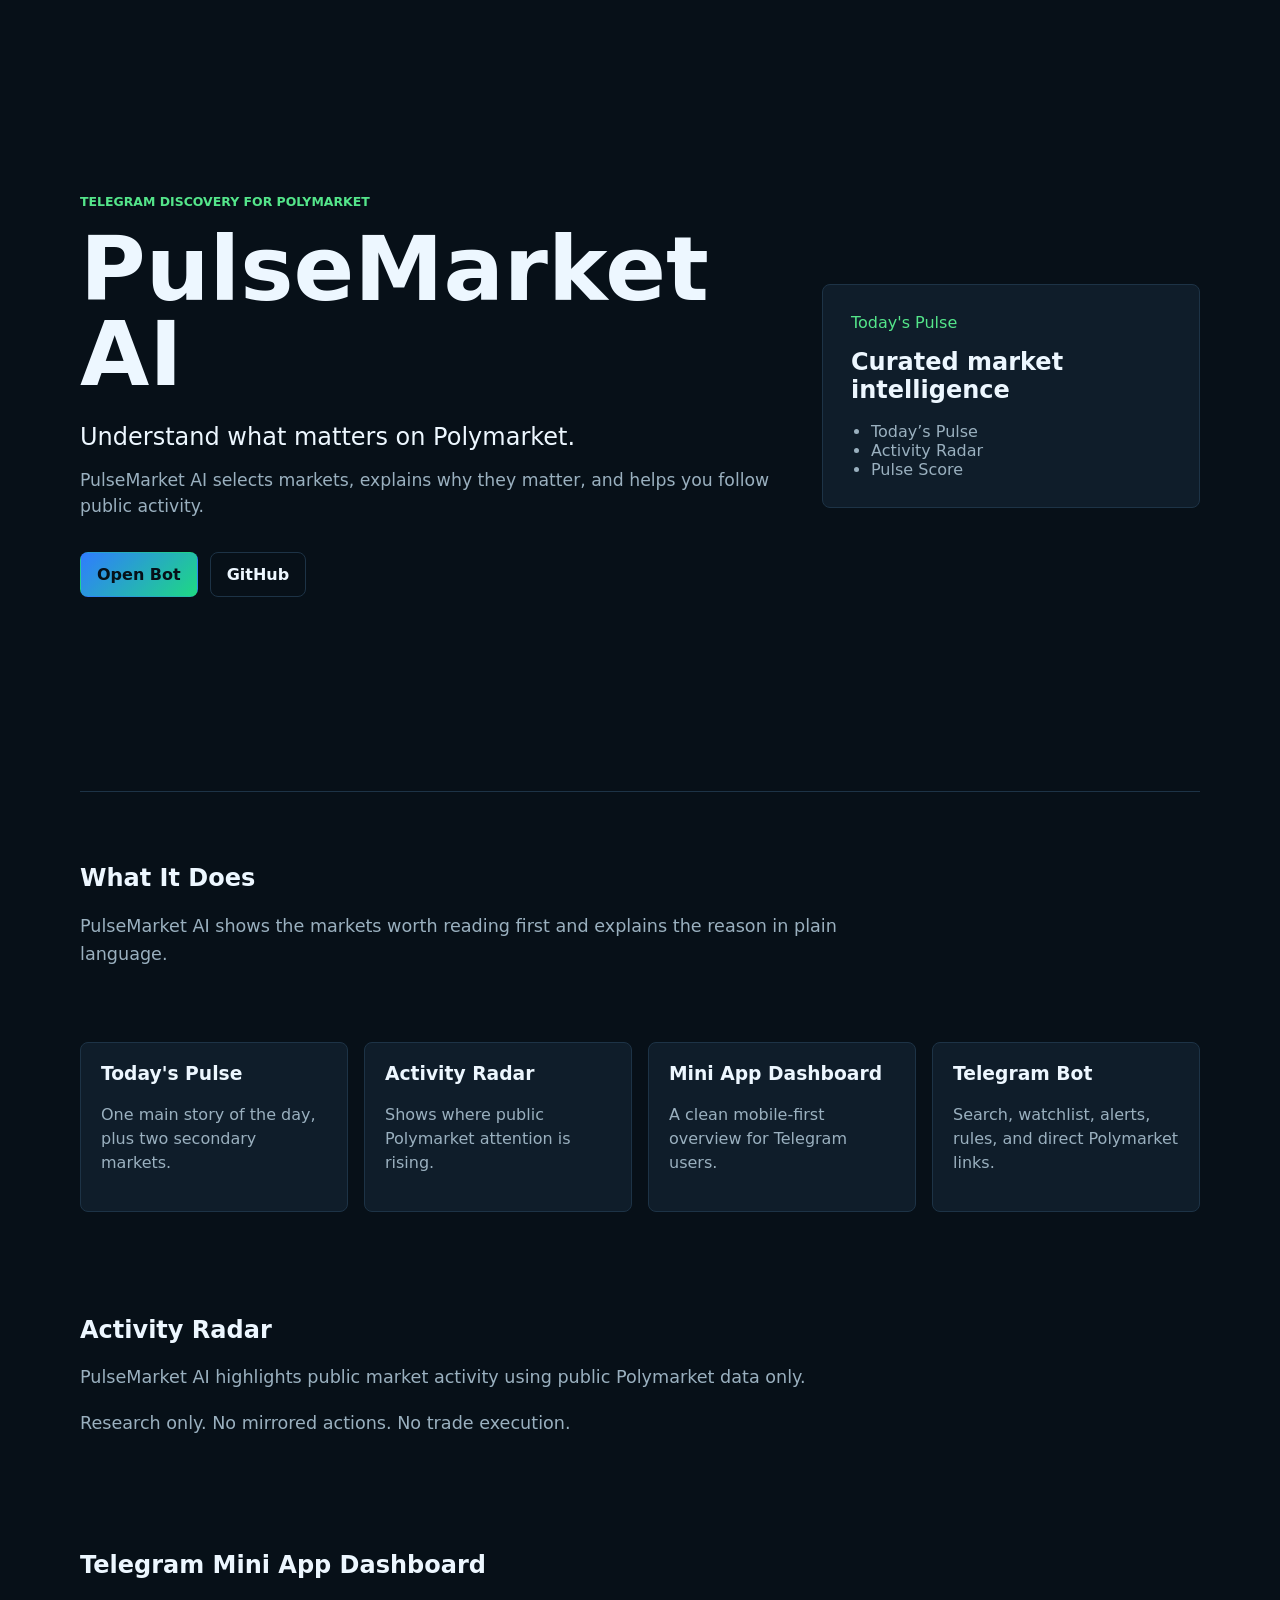
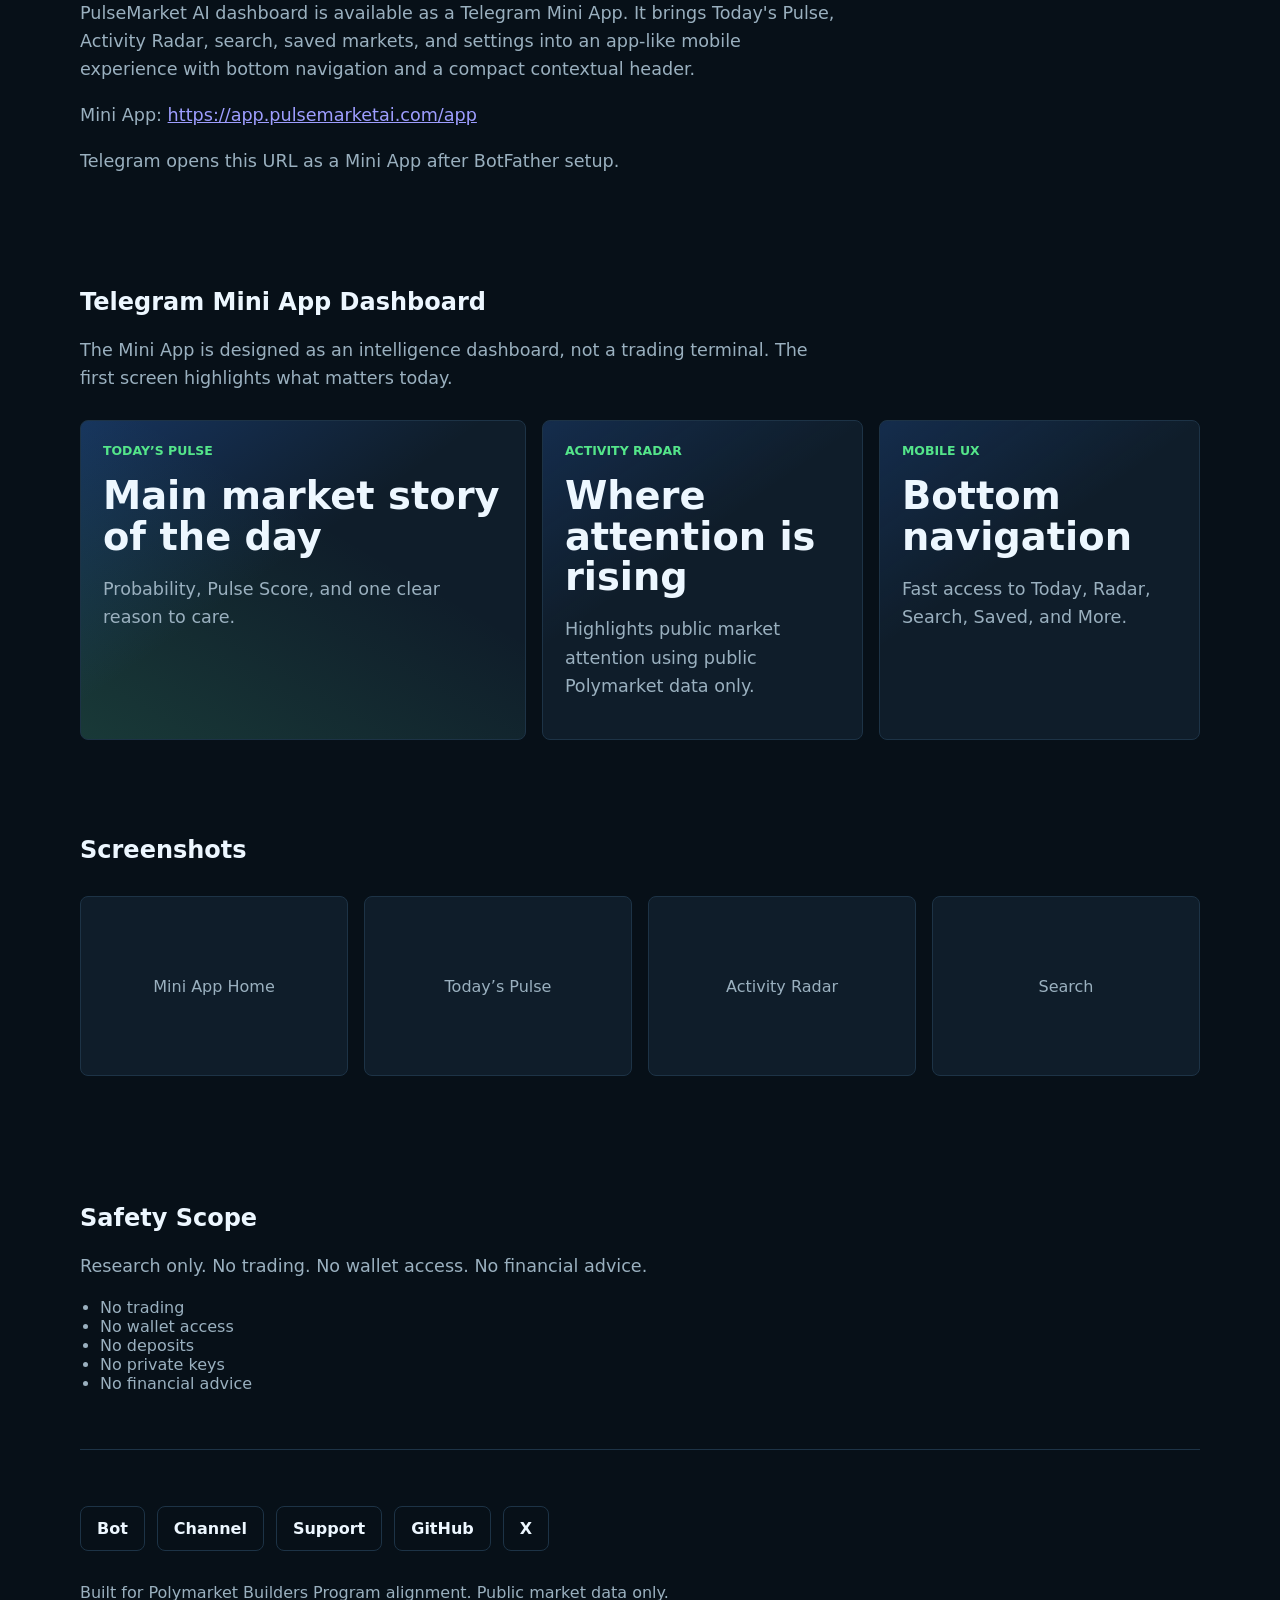
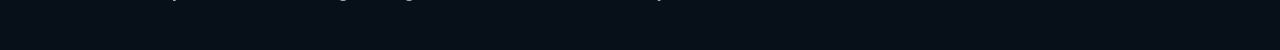
==== commit 292de963: "Redesign Mini App as premium intelligence product" ====
--- a/landing/index.html
+++ b/landing/index.html
@@ -79,9 +79,9 @@
         <h2>Telegram Mini App Dashboard</h2>
         <p>
           PulseMarket AI dashboard is available as a Telegram Mini App.
-          It brings Today's Pulse, Activity Radar, hot markets, sharp moves,
-          and search into an app-like mobile experience with sticky tabs and
-          bottom navigation.
+          It brings Today's Pulse, Activity Radar, search, saved markets, and
+          settings into an app-like mobile experience with bottom navigation
+          and a compact contextual header.
         </p>
         <p>
           Mini App:
@@ -111,8 +111,8 @@
           </article>
           <article class="preview-card">
             <span>Mobile UX</span>
-            <strong>Sticky tabs and bottom nav</strong>
-            <p>Fast access to Today, Radar, Search, and Saved markets.</p>
+            <strong>Bottom navigation</strong>
+            <p>Fast access to Today, Radar, Search, Saved, and More.</p>
           </article>
         </div>
       </section>
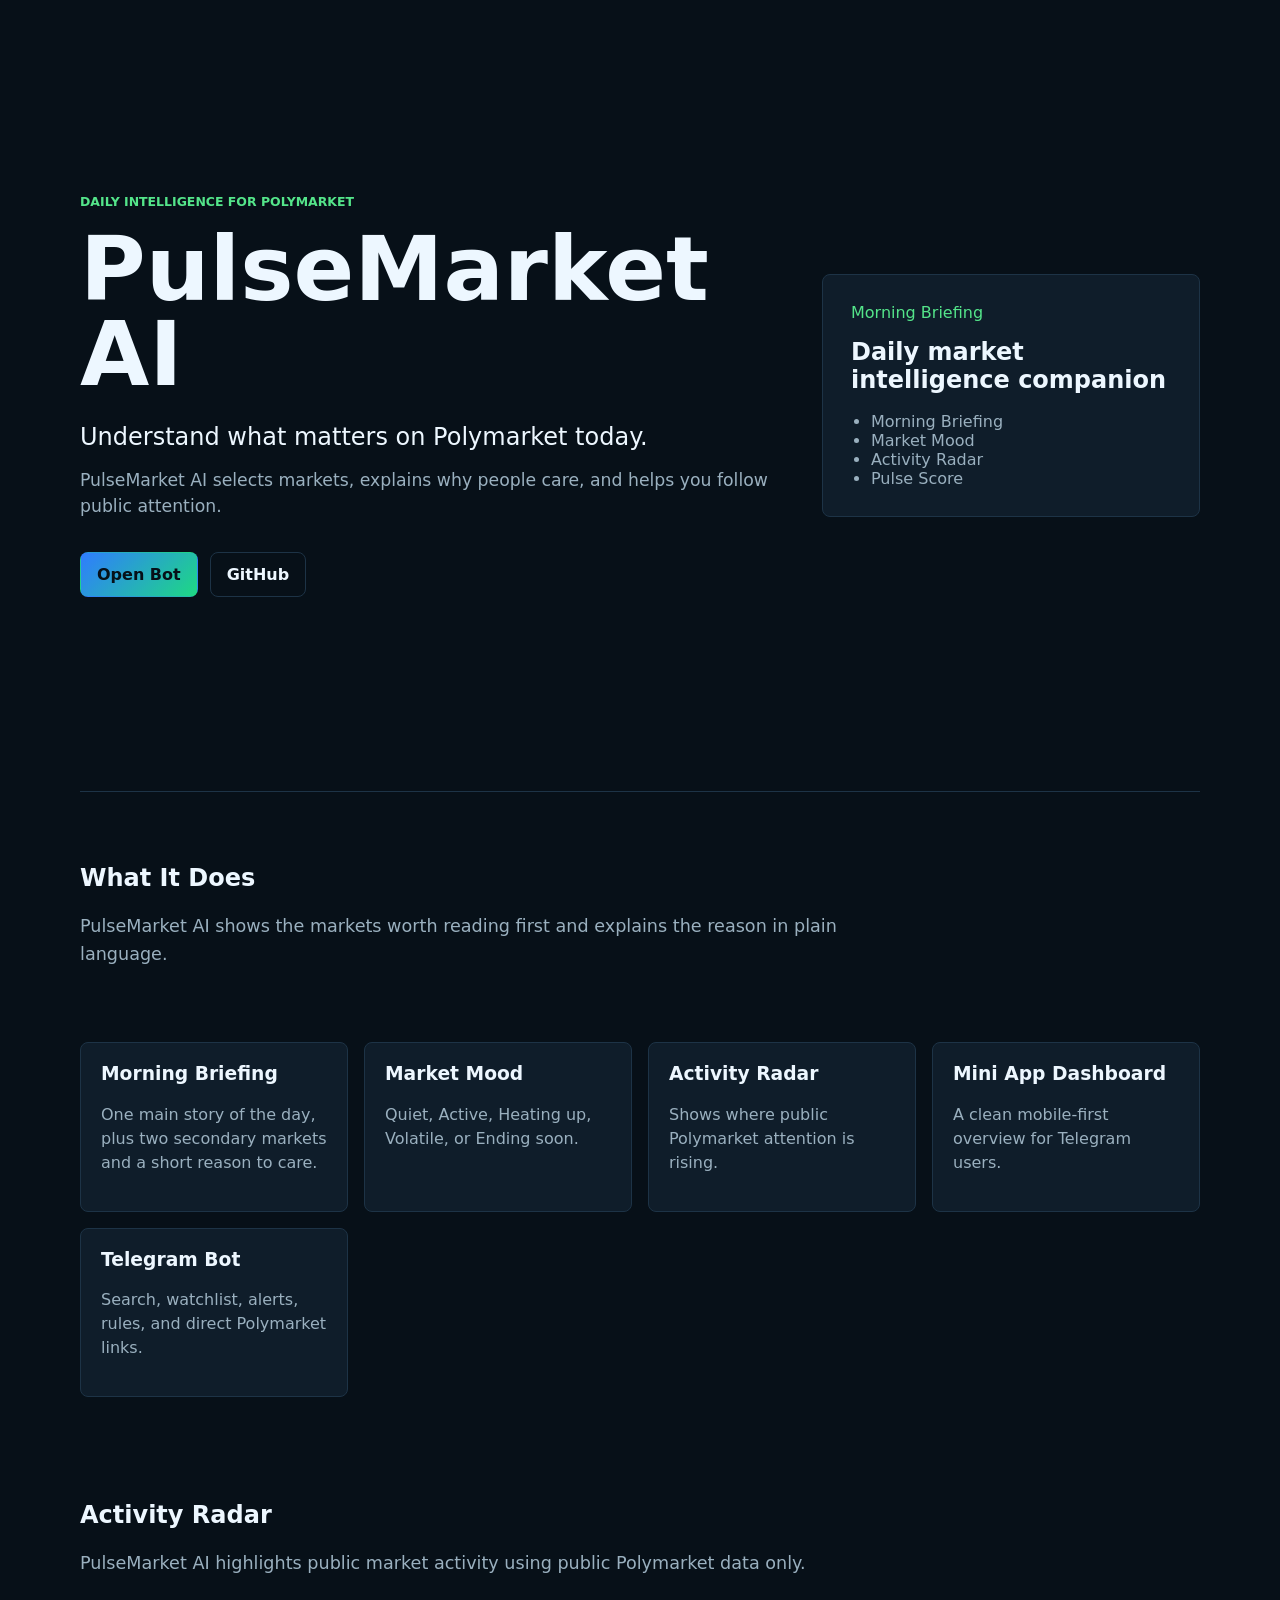
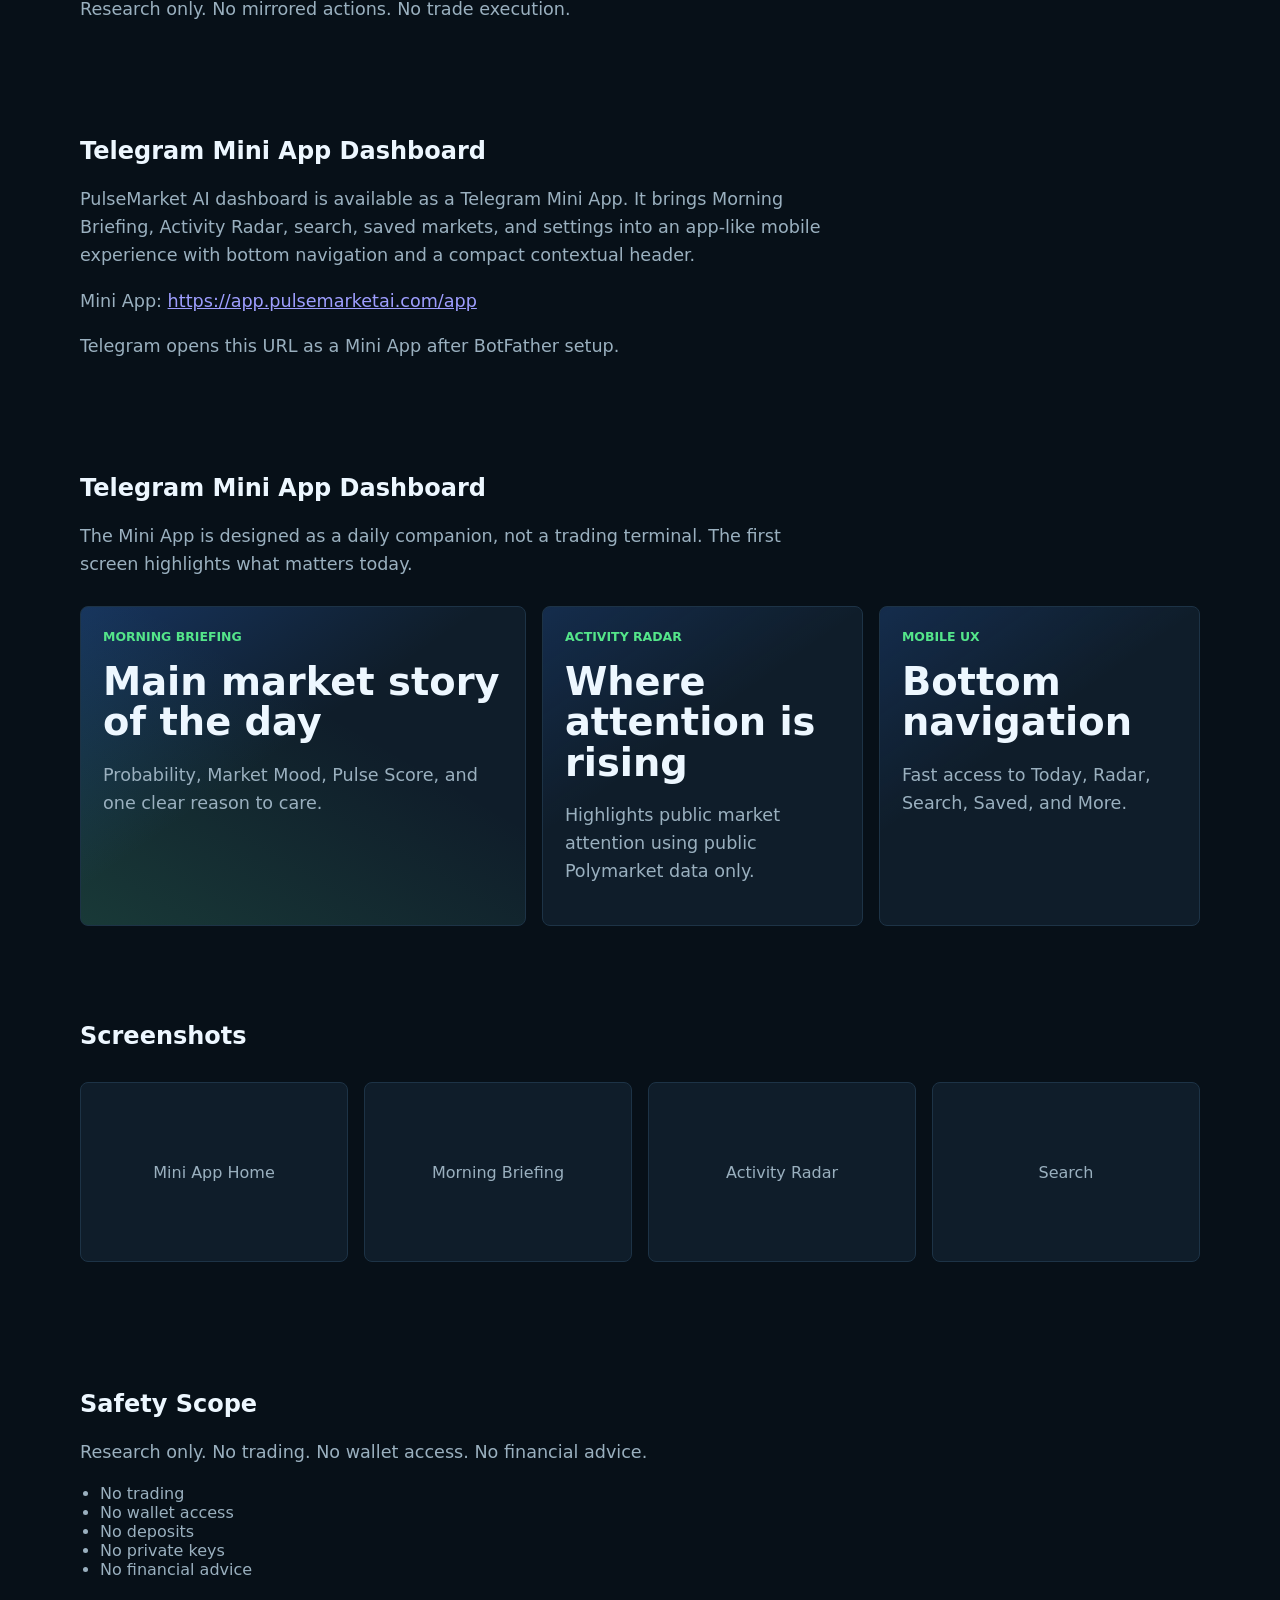
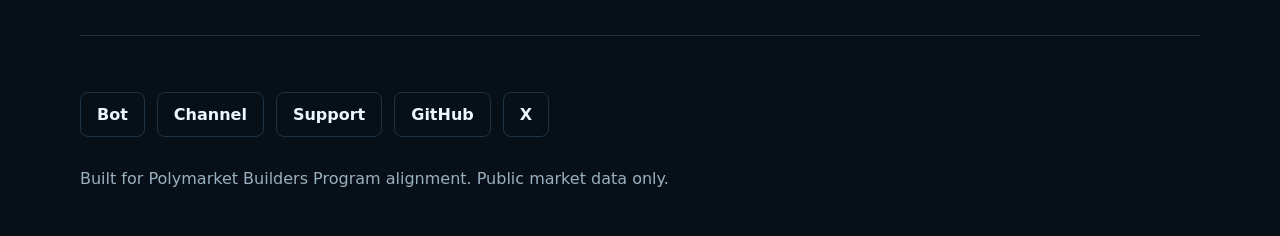
==== commit bf2009b3: "Add daily market intelligence companion layer" ====
--- a/landing/index.html
+++ b/landing/index.html
@@ -14,13 +14,13 @@
     <main>
       <section class="hero">
         <div class="hero__content">
-          <p class="eyebrow">Telegram discovery for Polymarket</p>
+          <p class="eyebrow">Daily intelligence for Polymarket</p>
           <h1>PulseMarket AI</h1>
           <p class="hero__lead">
-            Understand what matters on Polymarket.
+            Understand what matters on Polymarket today.
           </p>
           <p class="hero__sub">
-            PulseMarket AI selects markets, explains why they matter, and helps you follow public activity.
+            PulseMarket AI selects markets, explains why people care, and helps you follow public attention.
           </p>
           <div class="hero__actions">
             <a class="button button--primary" href="https://t.me/PulseMarketAIBot">Open Bot</a>
@@ -28,10 +28,11 @@
           </div>
         </div>
         <div class="signal-card" aria-label="Product signal card">
-          <span class="signal-card__label">Today's Pulse</span>
-          <strong>Curated market intelligence</strong>
+          <span class="signal-card__label">Morning Briefing</span>
+          <strong>Daily market intelligence companion</strong>
           <ul>
-            <li>Today’s Pulse</li>
+            <li>Morning Briefing</li>
+            <li>Market Mood</li>
             <li>Activity Radar</li>
             <li>Pulse Score</li>
           </ul>
@@ -47,8 +48,12 @@
 
       <section class="feature-grid" aria-label="Key features">
         <article>
-          <h3>Today's Pulse</h3>
-          <p>One main story of the day, plus two secondary markets.</p>
+          <h3>Morning Briefing</h3>
+          <p>One main story of the day, plus two secondary markets and a short reason to care.</p>
+        </article>
+        <article>
+          <h3>Market Mood</h3>
+          <p>Quiet, Active, Heating up, Volatile, or Ending soon.</p>
         </article>
         <article>
           <h3>Activity Radar</h3>
@@ -79,7 +84,7 @@
         <h2>Telegram Mini App Dashboard</h2>
         <p>
           PulseMarket AI dashboard is available as a Telegram Mini App.
-          It brings Today's Pulse, Activity Radar, search, saved markets, and
+          It brings Morning Briefing, Activity Radar, search, saved markets, and
           settings into an app-like mobile experience with bottom navigation
           and a compact contextual header.
         </p>
@@ -95,14 +100,14 @@
       <section class="section miniapp-showcase">
         <h2>Telegram Mini App Dashboard</h2>
         <p>
-          The Mini App is designed as an intelligence dashboard, not a trading
+          The Mini App is designed as a daily companion, not a trading
           terminal. The first screen highlights what matters today.
         </p>
         <div class="dashboard-preview" aria-label="Mini App dashboard preview">
           <article class="preview-card preview-card--hero">
-            <span>Today’s Pulse</span>
+            <span>Morning Briefing</span>
             <strong>Main market story of the day</strong>
-            <p>Probability, Pulse Score, and one clear reason to care.</p>
+            <p>Probability, Market Mood, Pulse Score, and one clear reason to care.</p>
           </article>
           <article class="preview-card">
             <span>Activity Radar</span>
@@ -121,7 +126,7 @@
         <h2>Screenshots</h2>
         <div class="placeholder-grid">
           <div>Mini App Home</div>
-          <div>Today’s Pulse</div>
+          <div>Morning Briefing</div>
           <div>Activity Radar</div>
           <div>Search</div>
         </div>
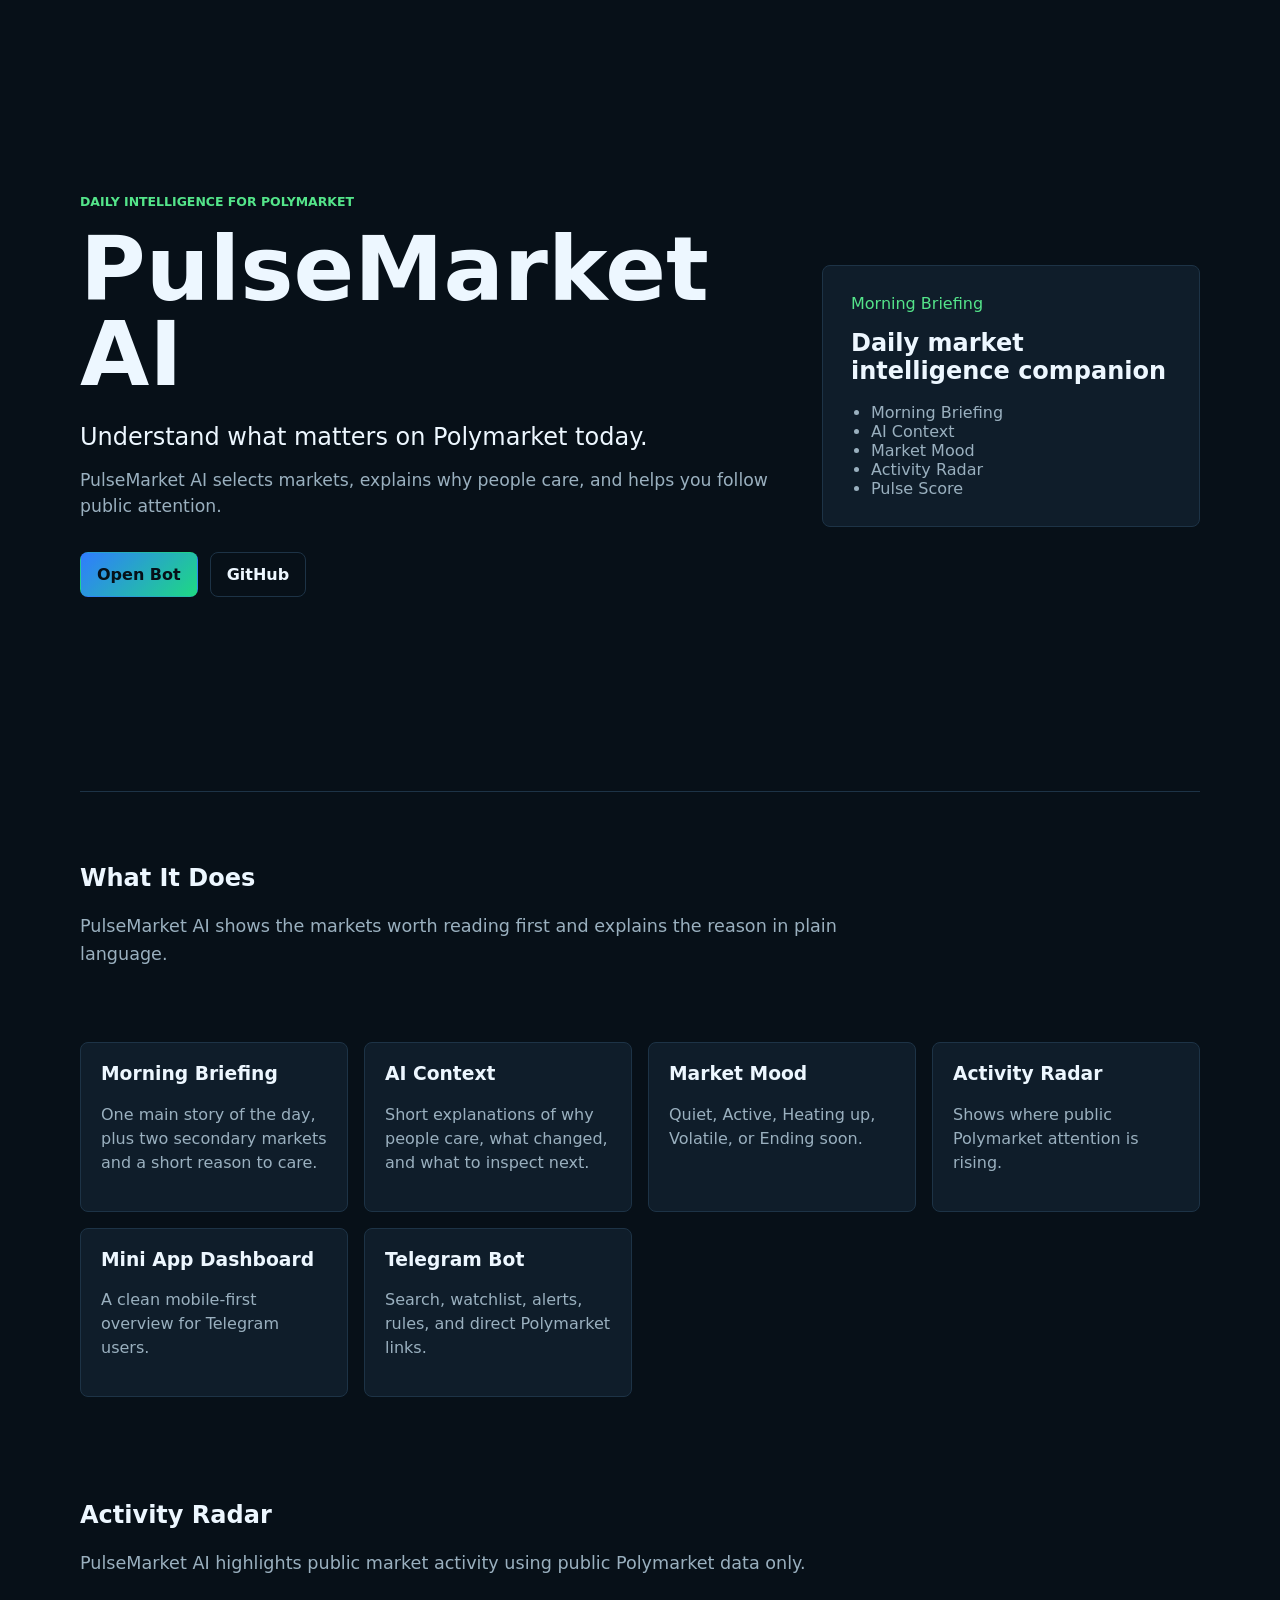
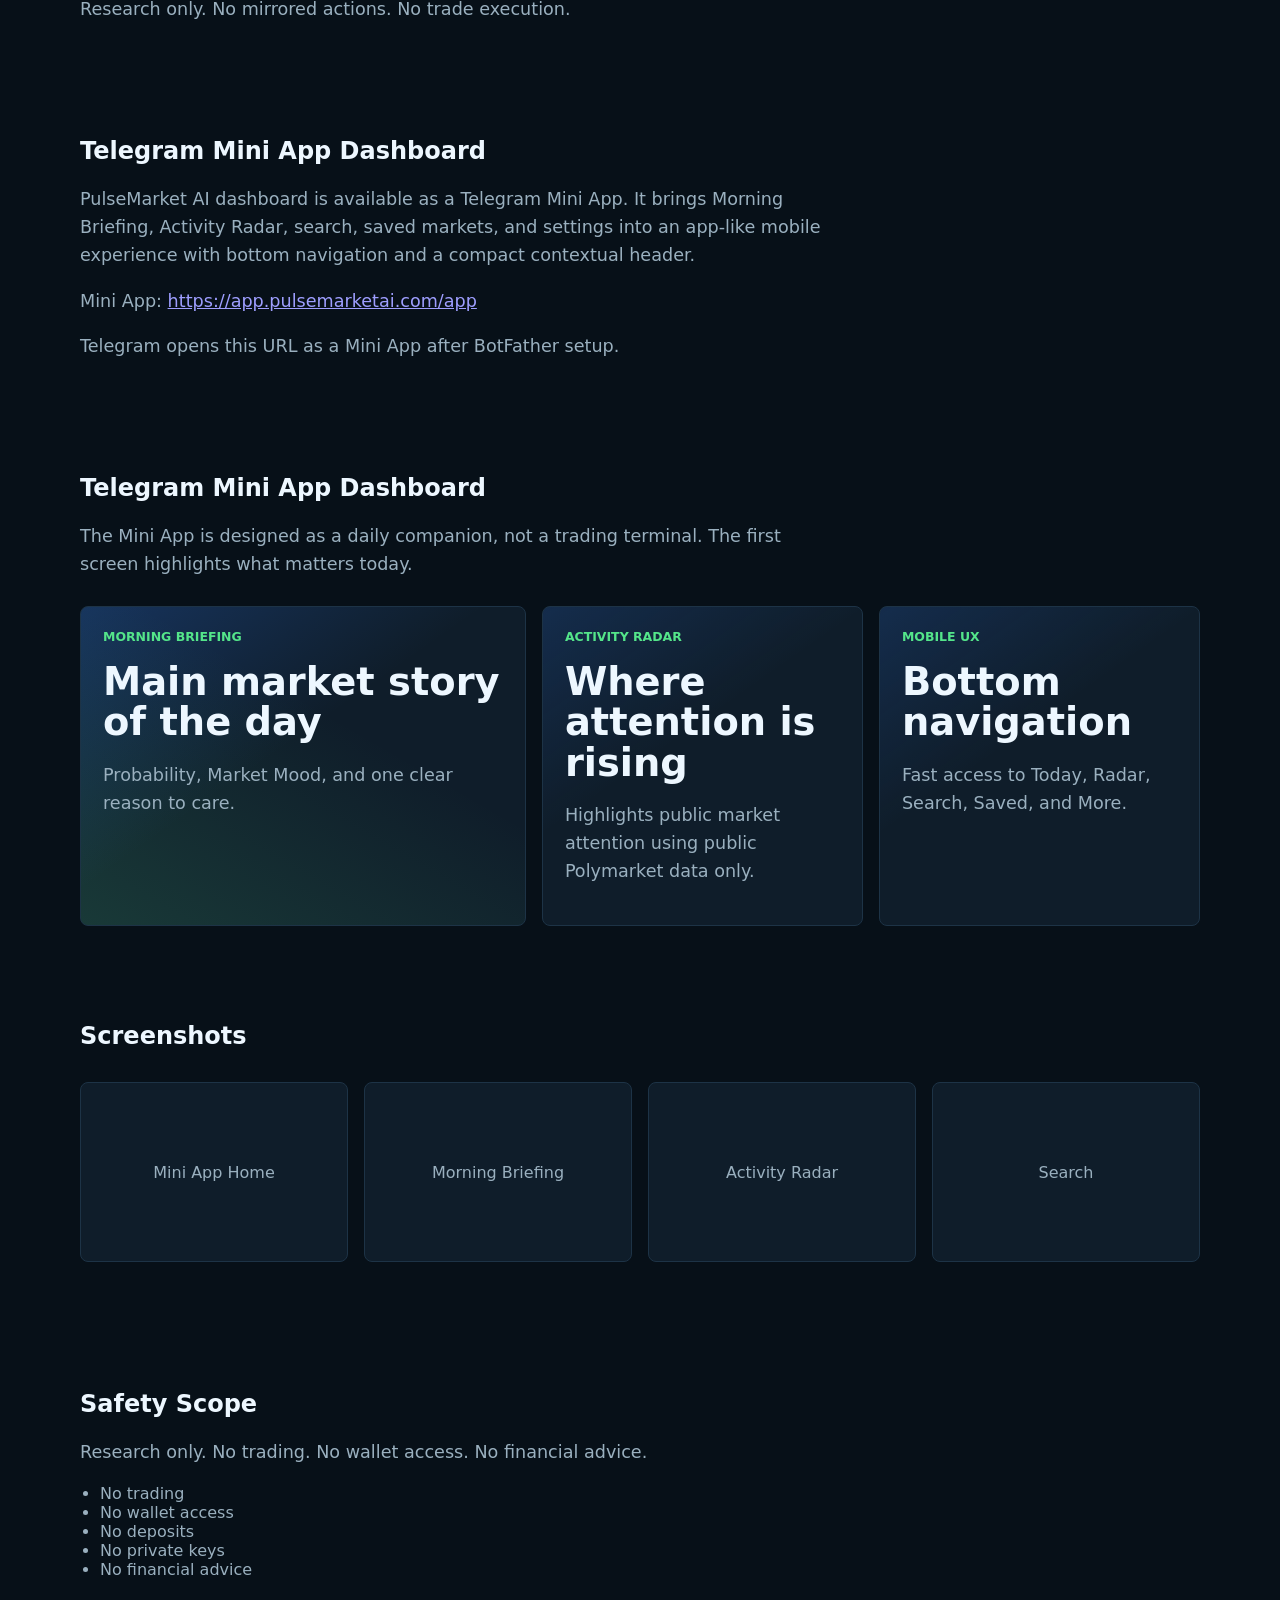
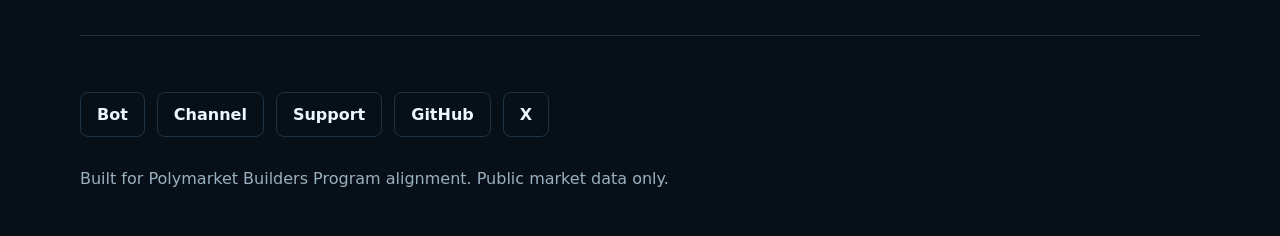
==== commit 80032899: "Add AI reasoning and narrative intelligence layer" ====
--- a/landing/index.html
+++ b/landing/index.html
@@ -32,6 +32,7 @@
           <strong>Daily market intelligence companion</strong>
           <ul>
             <li>Morning Briefing</li>
+            <li>AI Context</li>
             <li>Market Mood</li>
             <li>Activity Radar</li>
             <li>Pulse Score</li>
@@ -50,6 +51,10 @@
         <article>
           <h3>Morning Briefing</h3>
           <p>One main story of the day, plus two secondary markets and a short reason to care.</p>
+        </article>
+        <article>
+          <h3>AI Context</h3>
+          <p>Short explanations of why people care, what changed, and what to inspect next.</p>
         </article>
         <article>
           <h3>Market Mood</h3>
@@ -107,7 +112,7 @@
           <article class="preview-card preview-card--hero">
             <span>Morning Briefing</span>
             <strong>Main market story of the day</strong>
-            <p>Probability, Market Mood, Pulse Score, and one clear reason to care.</p>
+            <p>Probability, Market Mood, and one clear reason to care.</p>
           </article>
           <article class="preview-card">
             <span>Activity Radar</span>
